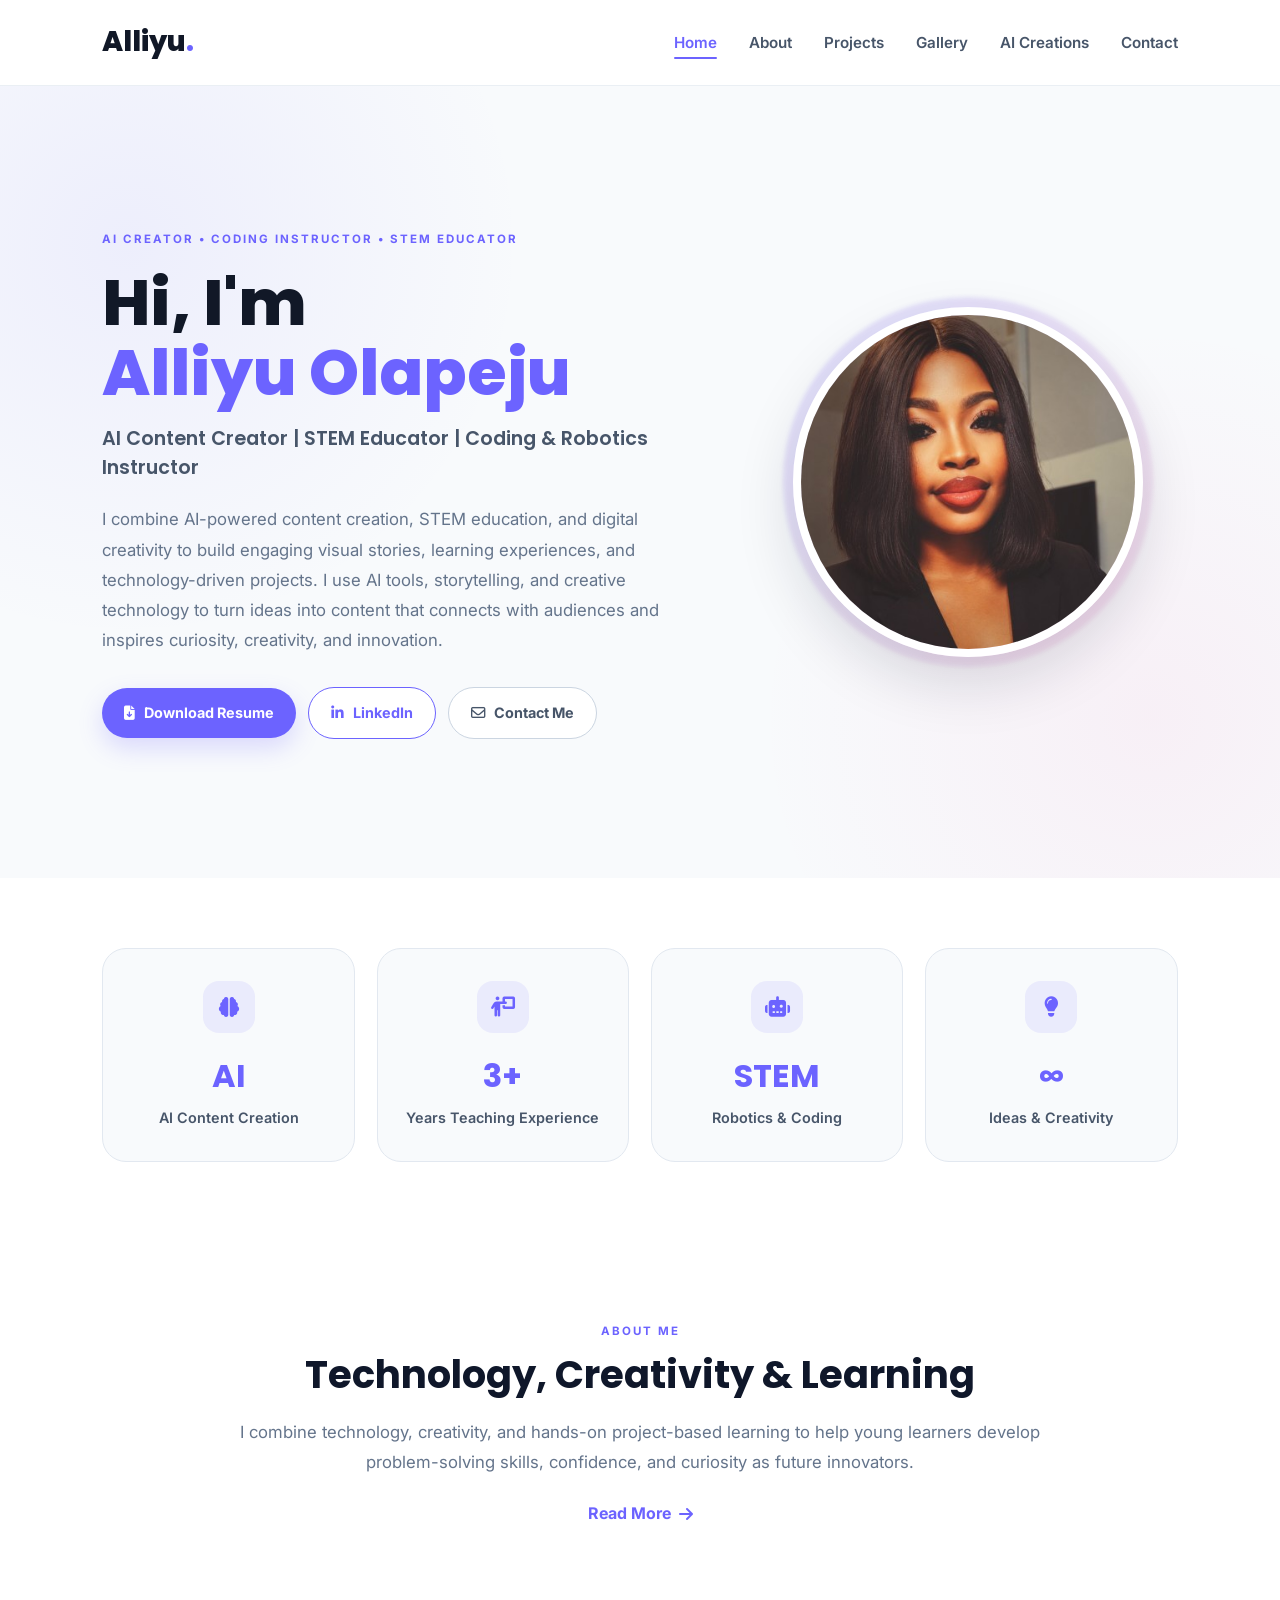
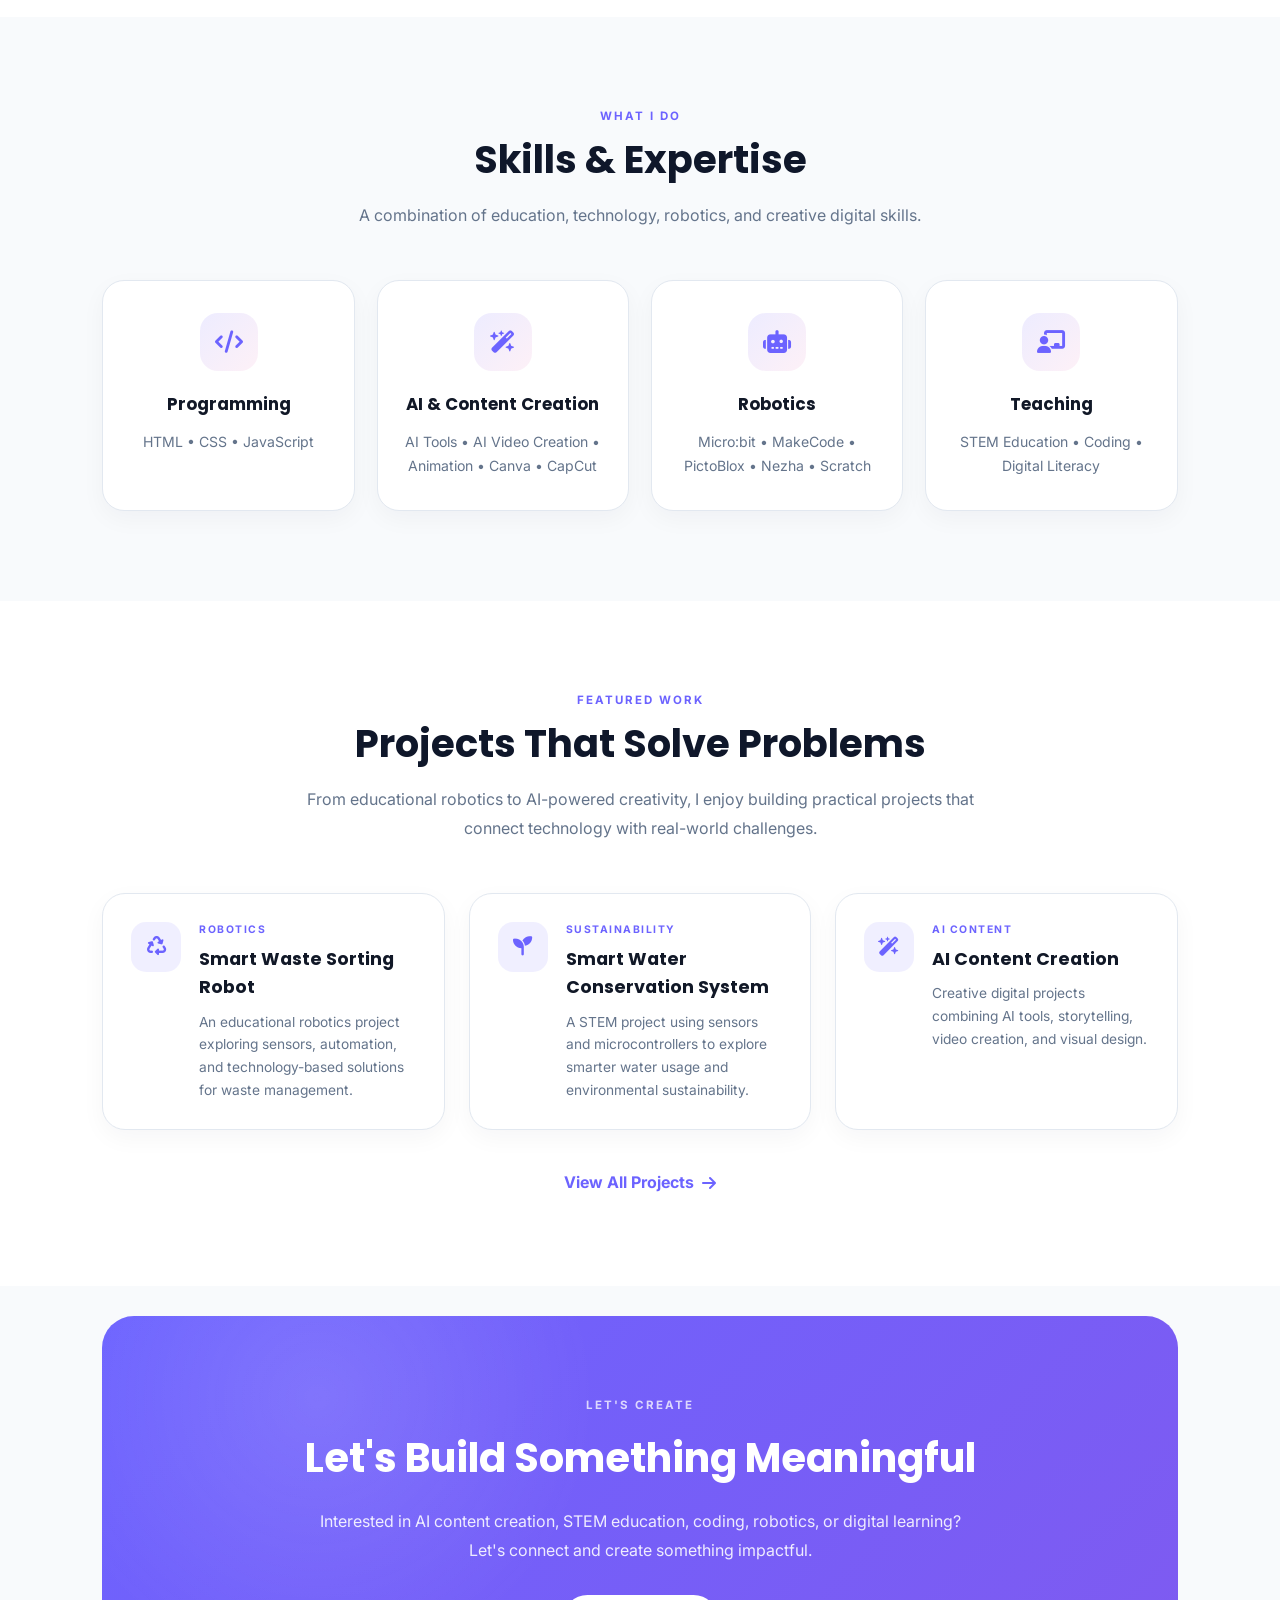
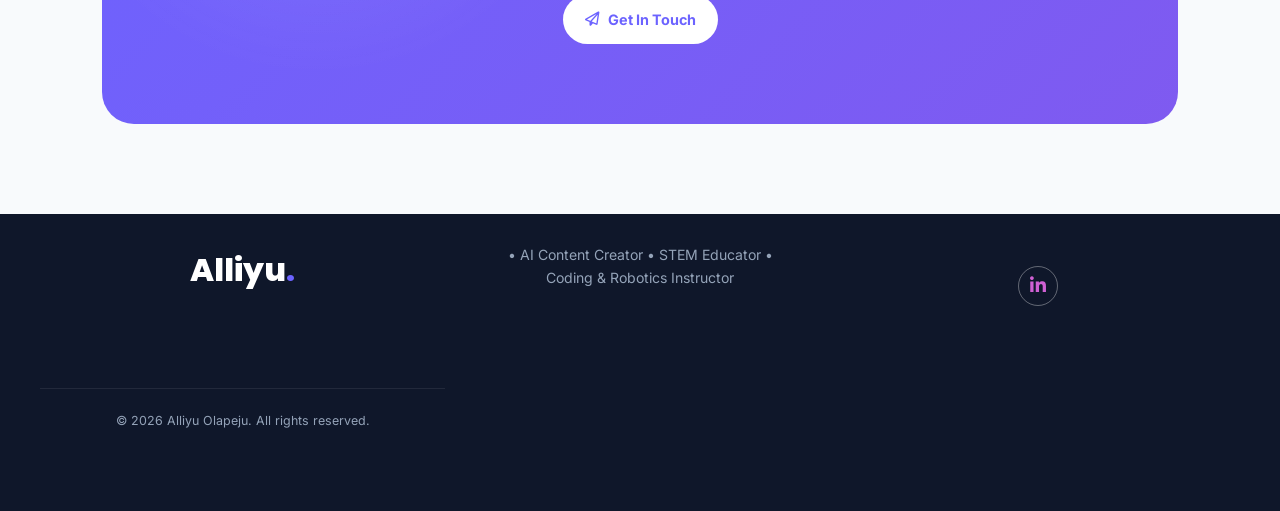
==== index.html @ ae93265b "Update portfolio website" ====
<!DOCTYPE html>
<html lang="en">

<head>

    <meta charset="UTF-8">
    <meta name="viewport" content="width=device-width, initial-scale=1.0">

    <title>
        Alliyu Olapeju | AI Content Creator | STEM Educator | Coding & Robotics Instructor
    </title>

    <!-- FAVICON -->
    <link
        rel="icon"
        type="image/png"
        href="images/new_portlogo.png"
    >

    <!-- Google Fonts -->
    <link rel="preconnect" href="https://fonts.googleapis.com">
    <link rel="preconnect" href="https://fonts.gstatic.com" crossorigin>

    <link
        href="https://fonts.googleapis.com/css2?family=Inter:wght@400;500;600;700&family=Poppins:wght@500;600;700;800&display=swap"
        rel="stylesheet"
    >

    <!-- Font Awesome -->
    <link
        rel="stylesheet"
        href="https://cdnjs.cloudflare.com/ajax/libs/font-awesome/6.7.2/css/all.min.css"
    >

    <!-- CSS -->
    <link rel="stylesheet" href="style.css">
    <link rel="stylesheet" href="responsive.css">
    <link rel="stylesheet" href="animations.css">

</head>


<body>


<!-- =========================
     HEADER / NAVBAR
========================= -->

<header>

    <nav class="navbar">

        <a href="index.html" class="logo">
            Alliyu<span>.</span>
        </a>

        <ul class="nav-links" id="navLinks">

            <li>
                <a href="index.html" class="active">
                    Home
                </a>
            </li>

            <li>
                <a href="about.html">
                    About
                </a>
            </li>

            <li>
                <a href="projects.html">
                    Projects
                </a>
            </li>

            <li>
                <a href="gallery.html">
                    Gallery
                </a>
            </li>

            <li>
                <a href="ai-content.html">
                    AI Creations
                </a>
            </li>

            <li>
                <a href="contact.html">
                    Contact
                </a>
            </li>

        </ul>

        <button class="menu-btn" id="menuBtn" aria-label="Open navigation menu">
            <i class="fa-solid fa-bars"></i>
        </button>

    </nav>

</header>


<main>


<!-- =========================
     HERO SECTION
========================= -->

<section class="hero">

    <div class="hero-text">

        <span class="hero-tag">
            AI CREATOR • CODING INSTRUCTOR • STEM EDUCATOR 
        </span>

        <h1>
            Hi, I'm
            <span>Alliyu Olapeju</span>
        </h1>

        <h2>
            AI Content Creator  |  STEM Educator  |  
            Coding & Robotics Instructor
        </h2>

        <p>
            I combine AI-powered content creation, STEM education,
            and digital creativity to build engaging visual stories,
            learning experiences, and technology-driven projects.
            I use AI tools, storytelling, and creative technology
            to turn ideas into content that connects with audiences
            and inspires curiosity, creativity, and innovation.
        </p>


        <div class="hero-buttons">

            <a
                href="resume/Alliyu-Olapeju-Resume.pdf"
                class="btn primary"
                target="_blank"
            >
                <i class="fa-solid fa-file-arrow-down"></i>
                Download Resume
            </a>

            <a
                href="https://www.linkedin.com/in/olapeju-alliyu-300b7226a/"
                class="btn secondary"
                target="_blank"
                rel="noopener noreferrer"
            >
                <i class="fa-brands fa-linkedin-in"></i>
                LinkedIn
            </a>

            <a
                href="contact.html"
                class="btn outline"
            >
                <i class="fa-regular fa-envelope"></i>
                Contact Me
            </a>

        </div>

    </div>


    <div class="hero-image">

        <div class="hero-image-glow"></div>

        <img
            src="Images/Peju-image.jpg"
            alt="Alliyu Olapeju Khairat STEM Educator"
        >

    </div>

</section>


<!-- =========================
     IMPACT SECTION
========================= -->

<section class="impact-section">

    <div class="impact-card">

        <div class="impact-icon">
            <i class="fa-solid fa-brain"></i>
        </div>

        <h2>
            AI
        </h2>

        <p>
            AI Content Creation
        </p>

    </div>


    <div class="impact-card">

        <div class="impact-icon">
            <i class="fa-solid fa-person-chalkboard"></i>
        </div>

        <h2>
            3+
        </h2>

        <p>
            Years Teaching Experience
        </p>

    </div>


    <div class="impact-card">

        <div class="impact-icon">
            <i class="fa-solid fa-robot"></i>
        </div>

        <h2>
            STEM
        </h2>

        <p>
            Robotics & Coding
        </p>

    </div>


    <div class="impact-card">

        <div class="impact-icon">
            <i class="fa-solid fa-lightbulb"></i>
        </div>

        <h2>
            ∞
        </h2>

        <p>
            Ideas & Creativity
        </p>

    </div>

</section>


<!-- =========================
     ABOUT PREVIEW
========================= -->

<section class="about-preview">

    <span class="section-tag">
        ABOUT ME
    </span>

    <h2>
        Technology, Creativity & Learning
    </h2>

    <p>
        I combine technology, creativity, and hands-on
        project-based learning to help young learners develop
        problem-solving skills, confidence, and curiosity as
        future innovators.
    </p>

    <a
        href="about.html"
        class="read-more"
    >
        Read More
        <i class="fa-solid fa-arrow-right"></i>
    </a>

</section>


<!-- =========================
     SKILLS SECTION
========================= -->

<section class="skills-section">

    <span class="section-tag">
        WHAT I DO
    </span>

    <h2>
        Skills & Expertise
    </h2>

    <p class="section-intro">
        A combination of education, technology, robotics,
        and creative digital skills.
    </p>


    <div class="skill-container">


        <!-- PROGRAMMING -->

        <div class="skill-card">

            <div class="skill-icon">
                <i class="fa-solid fa-code"></i>
            </div>

            <h3>
                Programming
            </h3>

            <p>
                HTML • CSS • JavaScript
            </p>

        </div>


        <!-- AI CONTENT -->

        <div class="skill-card">

            <div class="skill-icon">
                <i class="fa-solid fa-wand-magic-sparkles"></i>
            </div>

            <h3>
                AI & Content Creation
            </h3>

            <p>
                AI Tools • AI Video Creation • Animation • Canva • CapCut
            </p>

        </div>


        <!-- ROBOTICS -->

        <div class="skill-card">

            <div class="skill-icon">
                <i class="fa-solid fa-robot"></i>
            </div>

            <h3>
                Robotics
            </h3>

            <p>
                Micro:bit • MakeCode • PictoBlox • Nezha • Scratch
            </p>

        </div>


        <!-- TEACHING -->

        <div class="skill-card">

            <div class="skill-icon">
                <i class="fa-solid fa-chalkboard-user"></i>
            </div>

            <h3>
                Teaching
            </h3>

            <p>
                STEM Education • Coding • Digital Literacy
            </p>

        </div>


    </div>

</section>


<!-- =========================
     FEATURED PROJECTS
========================= -->

<section class="featured-projects">

    <span class="section-tag">
        FEATURED WORK
    </span>

    <h2>
        Projects That Solve Problems
    </h2>

    <p class="section-intro">
        From educational robotics to AI-powered creativity,
        I enjoy building practical projects that connect
        technology with real-world challenges.
    </p>


    <div class="featured-project-grid">


        <article class="featured-project-card">

            <div class="featured-project-icon">
                <i class="fa-solid fa-recycle"></i>
            </div>

            <div>

                <span class="project-label">
                    ROBOTICS
                </span>

                <h3>
                    Smart Waste Sorting Robot
                </h3>

                <p>
                    An educational robotics project exploring
                    sensors, automation, and technology-based
                    solutions for waste management.
                </p>

            </div>

        </article>


        <article class="featured-project-card">

            <div class="featured-project-icon">
                <i class="fa-solid fa-seedling"></i>
            </div>

            <div>

                <span class="project-label">
                    SUSTAINABILITY
                </span>

                <h3>
                    Smart Water Conservation System
                </h3>

                <p>
                    A STEM project using sensors and
                    microcontrollers to explore smarter
                    water usage and environmental sustainability.
                </p>

            </div>

        </article>


        <article class="featured-project-card">

            <div class="featured-project-icon">
                <i class="fa-solid fa-wand-magic-sparkles"></i>
            </div>

            <div>

                <span class="project-label">
                    AI CONTENT
                </span>

                <h3>
                    AI Content Creation
                </h3>

                <p>
                    Creative digital projects combining AI tools,
                    storytelling, video creation, and visual design.
                </p>

            </div>

        </article>


    </div>


    <a
        href="projects.html"
        class="projects-link"
    >
        View All Projects
        <i class="fa-solid fa-arrow-right"></i>
    </a>

</section>


<!-- =========================
     CALL TO ACTION
========================= -->

<section class="home-cta">

    <div class="home-cta-content">

        <span class="section-tag">
            LET'S CREATE
        </span>

        <h2>
            Let's Build Something Meaningful
        </h2>

        <p>
            Interested in AI content creation, STEM education,
            coding, robotics, or digital learning?
            Let's connect and create something impactful.
        </p>

        <a
            href="contact.html"
            class="btn primary"
        >
            <i class="fa-regular fa-paper-plane"></i>
            Get In Touch
        </a>

    </div>

</section>


</main>


<!-- =========================
     FOOTER
========================= -->

<footer>

    <div class="footer-content">

        <a href="index.html" class="footer-logo">
            Alliyu<span>.</span>
        </a>

        <p>
         • AI Content Creator •    STEM Educator  •
            Coding & Robotics Instructor
        </p>

        <div class="footer-socials">

            <a
                href="https://www.linkedin.com/in/olapeju-alliyu-300b7226a/"
                target="_blank"
                rel="noopener noreferrer"
                aria-label="LinkedIn"
            >
                <i class="fa-brands fa-linkedin-in"></i>
            </a>

        </div>

        <p class="copyright">
            © 2026 Alliyu Olapeju. All rights reserved.
        </p>

    </div>

</footer>


<!-- =========================
     MOBILE MENU SCRIPT
========================= -->

<script>

const menuBtn = document.getElementById("menuBtn");
const navLinks = document.getElementById("navLinks");

menuBtn.addEventListener("click", () => {

    navLinks.classList.toggle("active");

    menuBtn.innerHTML = navLinks.classList.contains("active")
        ? '<i class="fa-solid fa-xmark"></i>'
        : '<i class="fa-solid fa-bars"></i>';

});


document.querySelectorAll(".nav-links a").forEach(link => {

    link.addEventListener("click", () => {

        navLinks.classList.remove("active");

        menuBtn.innerHTML =
            '<i class="fa-solid fa-bars"></i>';

    });

});

</script>


</body>
</html>
---- style.css ----
/* =====================================================
   GLOBAL STYLES
===================================================== */

* {
    margin: 0;
    padding: 0;
    box-sizing: border-box;
}

html {
    scroll-behavior: smooth;
}

body {
    font-family: 'Inter', sans-serif;
    background: #f8fafc;
    color: #1e293b;
    line-height: 1.6;
}

h1,
h2,
h3 {
    font-family: 'Poppins', sans-serif;
}

a {
    text-decoration: none;
    color: inherit;
}

img {
    max-width: 100%;
    display: block;
}

section {
    padding: 90px 8%;
}


/* =====================================================
   NAVBAR
===================================================== */

header {
    position: sticky;
    top: 0;
    z-index: 1000;
}

.navbar {
    display: flex;
    justify-content: space-between;
    align-items: center;

    padding: 20px 8%;

    background: rgba(255, 255, 255, 0.92);

    backdrop-filter: blur(12px);
    -webkit-backdrop-filter: blur(12px);

    border-bottom: 1px solid rgba(226, 232, 240, 0.7);
}

.logo,
.footer-logo {
    font-family: 'Poppins', sans-serif;
    font-size: 28px;
    font-weight: 800;
    color: #111827;
}

.logo span,
.footer-logo span {
    color: #6c63ff;
}

.nav-links {
    display: flex;
    align-items: center;
    gap: 32px;

    list-style: none;
}

.nav-links a {
    position: relative;

    color: #475569;

    font-size: 0.95rem;
    font-weight: 600;

    transition: color 0.3s ease;
}

.nav-links a:hover,
.nav-links a.active {
    color: #6c63ff;
}

.nav-links a::after {
    content: "";

    position: absolute;
    left: 0;
    bottom: -7px;

    width: 0;
    height: 2px;

    border-radius: 10px;

    background: #6c63ff;

    transition: width 0.3s ease;
}

.nav-links a:hover::after,
.nav-links a.active::after {
    width: 100%;
}

.menu-btn {
    display: none;

    border: none;
    background: transparent;

    color: #111827;

    font-size: 25px;

    cursor: pointer;
}


/* =====================================================
   HERO
===================================================== */

.hero {
    min-height: 88vh;

    display: flex;
    align-items: center;
    justify-content: space-between;

    gap: 70px;

    background:
        radial-gradient(
            circle at 10% 20%,
            rgba(108, 99, 255, 0.08),
            transparent 30%
        ),
        radial-gradient(
            circle at 90% 80%,
            rgba(236, 72, 153, 0.06),
            transparent 30%
        ),
        #f8fafc;
}

.hero-text {
    flex: 1;
    max-width: 700px;
}

.hero-tag {
    display: inline-block;

    margin-bottom: 20px;

    color: #6c63ff;

    font-size: 0.72rem;
    font-weight: 700;

    letter-spacing: 2px;
}

.hero-text h1 {
    margin-bottom: 18px;

    color: #111827;

    font-size: clamp(2.8rem, 5vw, 4.5rem);
    line-height: 1.08;

    font-weight: 800;
}

.hero-text h1 span {
    display: block;
    color: #6c63ff;
}

.hero-text h2 {
    margin-bottom: 22px;

    color: #475569;

    font-size: 1.2rem;
    line-height: 1.5;

    font-weight: 600;
}

.hero-text p {
    max-width: 650px;

    margin-bottom: 32px;

    color: #64748b;

    font-size: 1.05rem;
    line-height: 1.8;
}


/* =====================================================
   HERO BUTTONS
===================================================== */

.hero-buttons {
    display: flex;
    flex-wrap: wrap;
    align-items: center;
    gap: 12px;
}

.btn {
    display: inline-flex;
    align-items: center;
    justify-content: center;
    gap: 9px;

    padding: 13px 22px;

    border-radius: 30px;

    font-size: 0.9rem;
    font-weight: 700;

    transition:
        transform 0.3s ease,
        background 0.3s ease,
        color 0.3s ease,
        box-shadow 0.3s ease;
}

.btn:hover {
    transform: translateY(-3px);
}

.btn.primary {
    background: #6c63ff;
    color: #ffffff;

    box-shadow:
        0 10px 25px rgba(108, 99, 255, 0.22);
}

.btn.primary:hover {
    background: #574fe0;
}

.btn.secondary {
    border: 1.5px solid #6c63ff;

    background: #ffffff;
    color: #6c63ff;
}

.btn.secondary:hover {
    background: #6c63ff;
    color: #ffffff;
}

.btn.outline {
    border: 1.5px solid #cbd5e1;

    background: #ffffff;
    color: #475569;
}

.btn.outline:hover {
    border-color: #6c63ff;
    color: #6c63ff;
}


/* =====================================================
   HERO IMAGE
===================================================== */

.hero-image {
    position: relative;

    flex: 0 0 420px;

    display: flex;
    justify-content: center;
    align-items: center;
}

.hero-image-glow {
    position: absolute;

    width: 370px;
    height: 370px;

    border-radius: 50%;

    background:
        linear-gradient(
            135deg,
            rgba(108, 99, 255, 0.18),
            rgba(236, 72, 153, 0.12)
        );

    filter: blur(2px);
}

.hero-image img {
    position: relative;
    z-index: 1;

    width: 350px;
    height: 350px;

    object-fit: cover;

    border-radius: 50%;

    border: 8px solid #ffffff;

    box-shadow:
        0 25px 60px rgba(15, 23, 42, 0.14);
}


/* =====================================================
   SECTION HEADINGS
===================================================== */

.section-tag {
    display: block;

    margin-bottom: 12px;

    color: #6c63ff;

    font-size: 0.72rem;
    font-weight: 700;

    letter-spacing: 2px;
    text-align: center;
}

section > h2 {
    margin-bottom: 18px;

    color: #0f172a;

    font-size: 2.4rem;
    line-height: 1.2;

    text-align: center;
}

.section-intro {
    max-width: 680px;

    margin: 0 auto 50px;

    color: #64748b;

    font-size: 1rem;
    line-height: 1.8;

    text-align: center;
}


/* =====================================================
   IMPACT SECTION
===================================================== */

.impact-section {
    display: grid;

    grid-template-columns: repeat(4, 1fr);

    gap: 22px;

    padding: 70px 8%;

    background: #ffffff;
}

.impact-card {
    padding: 32px 20px;

    border: 1px solid #e2e8f0;

    border-radius: 24px;

    background: #f8fafc;

    text-align: center;

    transition:
        transform 0.3s ease,
        box-shadow 0.3s ease,
        border-color 0.3s ease;
}

.impact-card:hover {
    transform: translateY(-7px);

    border-color: rgba(108, 99, 255, 0.2);

    box-shadow:
        0 18px 40px rgba(15, 23, 42, 0.08);
}

.impact-icon {
    width: 52px;
    height: 52px;

    display: flex;
    align-items: center;
    justify-content: center;

    margin: 0 auto 17px;

    border-radius: 16px;

    background: rgba(108, 99, 255, 0.1);

    color: #6c63ff;

    font-size: 1.25rem;
}

.impact-card h2 {
    margin-bottom: 5px;

    color: #6c63ff;

    font-size: 2rem;
}

.impact-card p {
    color: #475569;

    font-size: 0.9rem;
    font-weight: 600;
}


/* =====================================================
   ABOUT PREVIEW
===================================================== */

.about-preview {
    background: #ffffff;

    text-align: center;
}

.about-preview p {
    max-width: 800px;

    margin: 0 auto;

    color: #64748b;

    font-size: 1.05rem;
    line-height: 1.8;
}

.read-more {
    display: inline-flex;
    align-items: center;
    gap: 8px;

    margin-top: 24px;

    color: #6c63ff;

    font-weight: 700;

    transition:
        gap 0.3s ease,
        color 0.3s ease;
}

.read-more:hover {
    gap: 13px;
    color: #574fe0;
}


/* =====================================================
   SKILLS
===================================================== */

.skills-section {
    background: #f8fafc;
}

.skill-container {
    display: grid;

    grid-template-columns: repeat(4, 1fr);

    gap: 22px;

    max-width: 1200px;

    margin: auto;
}

.skill-card {
    padding: 32px 24px;

    border: 1px solid #e2e8f0;

    border-radius: 22px;

    background: #ffffff;

    text-align: center;

    box-shadow:
        0 8px 25px rgba(15, 23, 42, 0.04);

    transition:
        transform 0.3s ease,
        box-shadow 0.3s ease,
        border-color 0.3s ease;
}

.skill-card:hover {
    transform: translateY(-7px);

    border-color: rgba(108, 99, 255, 0.25);

    box-shadow:
        0 18px 40px rgba(15, 23, 42, 0.08);
}

.skill-icon {
    width: 58px;
    height: 58px;

    display: flex;
    align-items: center;
    justify-content: center;

    margin: 0 auto 20px;

    border-radius: 18px;

    background:
        linear-gradient(
            135deg,
            rgba(108, 99, 255, 0.12),
            rgba(236, 72, 153, 0.08)
        );

    color: #6c63ff;

    font-size: 1.4rem;
}

.skill-card h3 {
    margin-bottom: 12px;

    color: #111827;

    font-size: 1.05rem;
}

.skill-card p {
    color: #64748b;

    font-size: 0.88rem;
    line-height: 1.7;
}


/* =====================================================
   FEATURED PROJECTS
===================================================== */

.featured-projects {
    background: #ffffff;

    text-align: center;
}

.featured-project-grid {
    display: grid;

    grid-template-columns: repeat(3, 1fr);

    gap: 24px;

    max-width: 1150px;

    margin: 0 auto 40px;

    text-align: left;
}

.featured-project-card {
    display: flex;
    align-items: flex-start;
    gap: 18px;

    padding: 28px;

    border: 1px solid #e2e8f0;

    border-radius: 23px;

    background: #ffffff;

    box-shadow:
        0 8px 25px rgba(15, 23, 42, 0.04);

    transition:
        transform 0.3s ease,
        box-shadow 0.3s ease;
}

.featured-project-card:hover {
    transform: translateY(-7px);

    box-shadow:
        0 18px 40px rgba(15, 23, 42, 0.09);
}

.featured-project-icon {
    flex-shrink: 0;

    width: 50px;
    height: 50px;

    display: flex;
    align-items: center;
    justify-content: center;

    border-radius: 15px;

    background: rgba(108, 99, 255, 0.1);

    color: #6c63ff;

    font-size: 1.2rem;
}

.project-label {
    display: block;

    margin-bottom: 7px;

    color: #6c63ff;

    font-size: 0.65rem;
    font-weight: 700;

    letter-spacing: 1.5px;
}

.featured-project-card h3 {
    margin-bottom: 9px;

    color: #111827;

    font-size: 1.1rem;
}

.featured-project-card p {
    color: #64748b;

    font-size: 0.86rem;
    line-height: 1.65;
}

.projects-link {
    display: inline-flex;
    align-items: center;
    gap: 8px;

    color: #6c63ff;

    font-weight: 700;

    transition: gap 0.3s ease;
}

.projects-link:hover {
    gap: 13px;
}


/* =====================================================
   CTA
===================================================== */

.home-cta {
    margin: 30px 8% 90px;

    padding: 80px 10%;

    border-radius: 32px;

    background:
        radial-gradient(
            circle at 20% 20%,
            rgba(255, 255, 255, 0.12),
            transparent 30%
        ),
        linear-gradient(
            135deg,
            #6c63ff,
            #7f5af0
        );

    color: #ffffff;

    text-align: center;
}

.home-cta .section-tag {
    color: rgba(255, 255, 255, 0.75);
}

.home-cta h2 {
    margin-bottom: 17px;

    color: #ffffff;

    font-size: 2.5rem;
}

.home-cta p {
    max-width: 680px;

    margin: 0 auto 30px;

    color: rgba(255, 255, 255, 0.88);

    line-height: 1.8;
}

.home-cta .btn.primary {
    background: #ffffff;
    color: #6c63ff;

    box-shadow: none;
}

.home-cta .btn.primary:hover {
    background: #f8fafc;
}


/* =====================================================
   FOOTER
===================================================== */

footer {
    padding: 55px 8% 30px;

    background: #0f172a;

    color: #ffffff;

    text-align: center;
}

.footer-content {
    max-width: 800px;
    margin: auto;
}

.footer-logo {
    display: inline-block;

    margin-bottom: 12px;

    color: #ffffff;
}

.footer-content > p {
    color: #94a3b8;

    font-size: 0.88rem;
}

.footer-socials {
    display: flex;
    justify-content: center;

    margin: 22px 0;
}

.footer-socials a {
    width: 42px;
    height: 42px;

    display: flex;
    align-items: center;
    justify-content: center;

    border-radius: 50%;

    background: rgba(255, 255, 255, 0.08);

    color: #ffffff;

    transition:
        background 0.3s ease,
        transform 0.3s ease;
}

.footer-socials a:hover {
    background: #6c63ff;
    transform: translateY(-3px);
}

.copyright {
    padding-top: 22px;

    border-top: 1px solid rgba(255, 255, 255, 0.08);

    font-size: 0.78rem !important;
}


/* =====================================================
   TABLET
===================================================== */

@media (max-width: 1000px) {

    .hero {
        gap: 40px;
    }

    .hero-image {
        flex-basis: 350px;
    }

    .hero-image img {
        width: 300px;
        height: 300px;
    }

    .hero-image-glow {
        width: 320px;
        height: 320px;
    }

    .impact-section {
        grid-template-columns: repeat(2, 1fr);
    }

    .skill-container {
        grid-template-columns: repeat(2, 1fr);
    }

    .featured-project-grid {
        grid-template-columns: 1fr;
        max-width: 750px;
    }

}


/* =====================================================
   MOBILE
===================================================== */

@media (max-width: 768px) {

    section {
        padding: 70px 5%;
    }


    /* NAVIGATION */

    .navbar {
        padding: 17px 5%;
    }

    .nav-links {
        position: absolute;

        top: 100%;
        left: 0;
        right: 0;

        display: flex;
        flex-direction: column;
        align-items: flex-start;

        gap: 0;

        padding: 10px 5% 20px;

        background: #ffffff;

        border-bottom: 1px solid #e2e8f0;

        box-shadow:
            0 15px 30px rgba(15, 23, 42, 0.08);

        transform: translateY(-150%);
        opacity: 0;

        pointer-events: none;

        transition:
            transform 0.3s ease,
            opacity 0.3s ease;
    }

    .nav-links.active {
        transform: translateY(0);
        opacity: 1;

        pointer-events: auto;
    }

    .nav-links li {
        width: 100%;
    }

    .nav-links a {
        display: block;

        padding: 14px 0;
    }

    .nav-links a::after {
        display: none;
    }

    .menu-btn {
        display: block;
    }


    /* HERO */

    .hero {
        min-height: auto;

        flex-direction: column;

        padding-top: 70px;
        padding-bottom: 80px;

        text-align: center;
    }

    .hero-text {
        max-width: 100%;
    }

    .hero-tag {
        font-size: 0.65rem;
    }

    .hero-text h1 {
        font-size: 2.7rem;
    }

    .hero-text h1 span {
        display: inline;
    }

    .hero-text h2 {
        font-size: 1.05rem;
    }

    .hero-text p {
        font-size: 0.95rem;
    }

    .hero-buttons {
        justify-content: center;
    }

    .hero-image {
        flex-basis: auto;

        margin-top: 20px;
    }

    .hero-image img {
        width: 280px;
        height: 280px;
    }

    .hero-image-glow {
        width: 300px;
        height: 300px;
    }


    /* HEADINGS */

    section > h2 {
        font-size: 2rem;
    }


    /* IMPACT */

    .impact-section {
        grid-template-columns: repeat(2, 1fr);

        padding: 55px 5%;

        gap: 15px;
    }

    .impact-card {
        padding: 25px 15px;
    }

    .impact-card h2 {
        font-size: 1.7rem;
    }


    /* SKILLS */

    .skill-container {
        grid-template-columns: 1fr;

        max-width: 450px;
    }


    /* PROJECTS */

    .featured-project-grid {
        grid-template-columns: 1fr;
    }

    .featured-project-card {
        padding: 24px;
    }


    /* CTA */

    .home-cta {
        margin: 20px 5% 60px;

        padding: 60px 7%;

        border-radius: 25px;
    }

    .home-cta h2 {
        font-size: 2rem;
    }

}


/* =====================================================
   SMALL PHONES
===================================================== */

@media (max-width: 400px) {

    .hero-text h1 {
        font-size: 2.3rem;
    }

    .hero-text h2 {
        font-size: 0.95rem;
    }

    .hero-buttons {
        flex-direction: column;
        width: 100%;
    }

    .hero-buttons .btn {
        width: 100%;
    }

    .hero-image img {
        width: 240px;
        height: 240px;
    }

    .hero-image-glow {
        width: 260px;
        height: 260px;
    }

    .impact-section {
        grid-template-columns: 1fr 1fr;
    }

    .impact-card p {
        font-size: 0.78rem;
    }

}



/* =====================================================
   CREATIVE GALLERY PAGE
===================================================== */


/* =========================
   GALLERY HERO
========================= */

.creative-gallery-hero {

    position: relative;

    padding: 110px 8% 90px;

    text-align: center;

    background:
        radial-gradient(
            circle at 20% 20%,
            rgba(108, 99, 255, 0.10),
            transparent 35%
        ),
        radial-gradient(
            circle at 80% 30%,
            rgba(236, 72, 153, 0.08),
            transparent 35%
        ),
        #ffffff;

    overflow: hidden;

}


.creative-gallery-content {

    max-width: 800px;

    margin: auto;

}


.gallery-tag {

    display: inline-block;

    margin-bottom: 18px;

    color: #6c63ff;

    font-size: 0.75rem;

    font-weight: 700;

    letter-spacing: 2px;

}


.creative-gallery-content h1 {

    font-size: clamp(3rem, 6vw, 5rem);

    line-height: 1.05;

    margin-bottom: 25px;

    color: #111827;

    font-weight: 800;

}


.creative-gallery-content h1::after {

    content: "";

    display: block;

    width: 70px;

    height: 4px;

    margin: 25px auto 0;

    border-radius: 10px;

    background: linear-gradient(
        90deg,
        #6c63ff,
        #ec4899
    );

}


.creative-gallery-content p {

    max-width: 720px;

    margin: auto;

    color: #64748b;

    font-size: 1.08rem;

    line-height: 1.8;

}


/* =========================
   GALLERY SECTIONS
========================= */

.creative-gallery-section {

    padding: 100px 8%;

    background: #f8fafc;

}


.gallery-light {

    background: #ffffff;

}


/* =========================
   SECTION HEADING
========================= */

.gallery-section-heading {

    max-width: 750px;

    margin-bottom: 50px;

}


.gallery-section-heading span {

    display: inline-block;

    margin-bottom: 12px;

    color: #6c63ff;

    font-size: 0.72rem;

    font-weight: 700;

    letter-spacing: 2px;

}


.gallery-section-heading h2 {

    text-align: left;

    margin-bottom: 15px;

    color: #111827;

    font-size: 2.5rem;

    line-height: 1.2;

}


.gallery-section-heading p {

    max-width: 650px;

    color: #64748b;

    font-size: 1rem;

    line-height: 1.7;

}


/* =========================
   GALLERY GRID
========================= */

.creative-gallery-grid {

    display: grid;

    grid-template-columns: repeat(2, 1fr);

    gap: 25px;

    max-width: 1150px;

    margin: auto;

}


.project-gallery-grid {

    max-width: 950px;

}


.stem-gallery-grid {

    grid-template-columns: repeat(3, 1fr);

}


/* =========================
   GALLERY CARD
========================= */

.creative-gallery-card {

    position: relative;

    min-height: 350px;

    overflow: hidden;

    border-radius: 25px;

    background: #ffffff;

    box-shadow:
        0 12px 35px rgba(15, 23, 42, 0.07);

    cursor: pointer;

    transition:
        transform 0.4s ease,
        box-shadow 0.4s ease;

}


.creative-gallery-card.large {

    grid-row: span 2;

    min-height: 500px;

}


.creative-gallery-card:hover {

    transform: translateY(-8px);

    box-shadow:
        0 25px 55px rgba(15, 23, 42, 0.13);

}


/* =========================
   GALLERY IMAGE
========================= */

.creative-gallery-card img {

    width: 100%;

    height: 100%;

    min-height: 350px;

    object-fit: cover;

    display: block;

    transition:
        transform 0.6s ease;

}


.creative-gallery-card.large img {

    min-height: 500px;

}


.creative-gallery-card:hover img {

    transform: scale(1.06);

}


/* =========================
   IMAGE OVERLAY
========================= */

.creative-gallery-overlay {

    position: absolute;

    left: 0;

    right: 0;

    bottom: 0;

    padding: 30px 25px;

    color: #ffffff;

    background:
        linear-gradient(
            to top,
            rgba(15, 23, 42, 0.92),
            rgba(15, 23, 42, 0.65),
            transparent
        );

    transform: translateY(5px);

    transition:
        transform 0.4s ease;

}


.creative-gallery-card:hover
.creative-gallery-overlay {

    transform: translateY(0);

}


.creative-gallery-overlay span {

    display: inline-block;

    margin-bottom: 8px;

    color: #c4b5fd;

    font-size: 0.68rem;

    font-weight: 700;

    letter-spacing: 1.5px;

}


.creative-gallery-overlay h3 {

    margin-bottom: 8px;

    color: #ffffff;

    font-size: 1.35rem;

}


.creative-gallery-overlay p {

    margin: 0;

    max-width: 500px;

    color: rgba(255, 255, 255, 0.85);

    font-size: 0.88rem;

    line-height: 1.6;

}


/* =========================
   CREATIVE PROCESS
========================= */

.process-gallery {

    display: grid;

    grid-template-columns: repeat(4, 1fr);

    gap: 20px;

    max-width: 1100px;

    margin: auto;

}


.process-card {

    position: relative;

    padding: 30px;

    border: 1px solid #e2e8f0;

    border-radius: 22px;

    background: #ffffff;

    transition:
        transform 0.3s ease,
        box-shadow 0.3s ease,
        border-color 0.3s ease;

}


.process-card:hover {

    transform: translateY(-7px);

    border-color: rgba(108, 99, 255, 0.3);

    box-shadow:
        0 20px 40px rgba(15, 23, 42, 0.08);

}


.process-number {

    margin-bottom: 25px;

    color: #6c63ff;

    font-family: 'Poppins', sans-serif;

    font-size: 1.7rem;

    font-weight: 800;

}


.process-card h3 {

    margin-bottom: 10px;

    color: #111827;

    font-size: 1.2rem;

}


.process-card p {

    margin: 0;

    color: #64748b;

    font-size: 0.9rem;

    line-height: 1.7;

}

/* =========================
   GALLERY PROJECT BUTTON
========================= */

.gallery-project-btn {
    display: inline-flex;
    align-items: center;
    gap: 8px;

    margin-top: 10px;
    padding: 10px 18px;

    border-radius: 30px;

    background: #ffffff;
    color: #6c63ff;

    font-size: 0.85rem;
    font-weight: 700;

    text-decoration: none;

    transition: all 0.3s ease;
}

.gallery-project-btn:hover {
    background: #6c63ff;
    color: #ffffff;

    transform: translateY(-3px);

    box-shadow: 0 8px 20px rgba(0, 0, 0, 0.15);
}

/* =========================
   GALLERY CTA
========================= */

.gallery-cta {

    margin: 70px 8% 90px;

    padding: 80px 10%;

    border-radius: 35px;

    text-align: center;

    color: #ffffff;

    background:
        radial-gradient(
            circle at 20% 20%,
            rgba(255, 255, 255, 0.12),
            transparent 30%
        ),
        linear-gradient(
            135deg,
            #6c63ff,
            #7f5af0
        );

}


.gallery-cta span {

    display: inline-block;

    margin-bottom: 15px;

    color: rgba(255, 255, 255, 0.8);

    font-size: 0.72rem;

    font-weight: 700;

    letter-spacing: 2px;

}


.gallery-cta h2 {

    margin-bottom: 15px;

    color: #ffffff;

    font-size: 2.5rem;

    line-height: 1.2;

}


.gallery-cta p {

    max-width: 650px;

    margin: 0 auto 30px;

    color: rgba(255, 255, 255, 0.88);

    line-height: 1.8;

}


.gallery-cta .primary {

    background: #ffffff;

    color: #6c63ff;

}


.gallery-cta .primary:hover {

    background: #f8fafc;

    transform: translateY(-3px);

}

/* =====================================================
   WEB & DIGITAL PROJECTS
===================================================== */

.web-gallery-section .creative-gallery-grid {
    align-items: stretch;
}


/* Project Card */

.web-project-card {
    overflow: hidden;
    display: flex;
    flex-direction: column;
}


/* Consistent Image Frame */

.web-project-image {
    width: 100%;
    height: 320px;
    overflow: hidden;
    position: relative;
}


/* Project Images */

.web-project-image img {
    width: 100%;
    height: 100%;
    display: block;
    object-fit: cover;
    object-position: top center;
    transition: transform 0.5s ease;
}


/* Slight zoom on hover */

.web-project-card:hover .web-project-image img {
    transform: scale(1.03);
}


/* Portfolio Screenshot */

.portfolio-card .web-project-image img {
    object-position: top center;
}


/* Project Content */

.web-project-card .creative-gallery-overlay {
    flex: 1;
}


/* Live Project Button */

.gallery-project-btn {
    display: inline-flex;
    align-items: center;
    gap: 6px;

    margin-top: 15px;

    text-decoration: none;

    font-weight: 600;

    transition:
        transform 0.3s ease,
        opacity 0.3s ease;
}


.gallery-project-btn:hover {
    transform: translateX(4px);
    opacity: 0.85;
}


/* =====================================================
   GALLERY TABLET
===================================================== */

@media (max-width: 1000px) {

    .creative-gallery-hero {

        padding: 90px 6% 75px;

    }


    .creative-gallery-section {

        padding: 80px 6%;

    }


    .creative-gallery-grid {

        grid-template-columns: repeat(2, 1fr);

    }


    .stem-gallery-grid {

        grid-template-columns: repeat(2, 1fr);

    }


    .process-gallery {

        grid-template-columns: repeat(2, 1fr);

    }


    .creative-gallery-card.large {

        grid-row: span 1;

    }


    .creative-gallery-card.large img {

        min-height: 350px;

    }

}


/* =====================================================
   GALLERY MOBILE
===================================================== */

@media (max-width: 768px) {

    .creative-gallery-hero {

        padding: 75px 5% 60px;

    }


    .creative-gallery-content h1 {

        font-size: 2.5rem;

    }


    .creative-gallery-content p {

        font-size: 1rem;

    }


    .creative-gallery-section {

        padding: 65px 5%;

    }


    .gallery-section-heading {

        margin-bottom: 35px;

    }


    .gallery-section-heading h2 {

        font-size: 2rem;

    }


    .gallery-section-heading p {

        font-size: 0.95rem;

    }


    .creative-gallery-grid {

        grid-template-columns: 1fr;

        gap: 20px;

    }


    .stem-gallery-grid {

        grid-template-columns: 1fr;

    }


    .creative-gallery-card {

        min-height: 320px;

        border-radius: 20px;

    }


    .creative-gallery-card.large {

        min-height: 380px;

    }


    .creative-gallery-card img,

    .creative-gallery-card.large img {

        min-height: 320px;

    }


    .creative-gallery-card.large img {

        min-height: 380px;

    }


    .creative-gallery-overlay {

        padding: 25px 20px;

    }


    .creative-gallery-overlay h3 {

        font-size: 1.2rem;

    }


    .creative-gallery-overlay p {

        font-size: 0.82rem;

    }


    .process-gallery {

        grid-template-columns: 1fr;

        gap: 15px;

    }


    .process-card {

        padding: 25px;

    }


    .gallery-cta {

        margin: 40px 5% 60px;

        padding: 60px 7%;

        border-radius: 25px;

    }


    .gallery-cta h2 {

        font-size: 2rem;

    }


    .gallery-cta p {

        font-size: 0.95rem;

    }

}


/* =====================================================
   GALLERY SMALL PHONES
===================================================== */

@media (max-width: 400px) {

    .creative-gallery-content h1 {

        font-size: 2.2rem;

    }


    .gallery-section-heading h2 {

        font-size: 1.8rem;

    }


    .creative-gallery-card {

        min-height: 280px;

    }


    .creative-gallery-card img,

    .creative-gallery-card.large img {

        min-height: 280px;

    }


    .creative-gallery-overlay {

        padding: 20px 17px;

    }


    .creative-gallery-overlay h3 {

        font-size: 1.1rem;

    }


    .creative-gallery-overlay p {

        font-size: 0.78rem;

    }


    .gallery-cta {

        padding: 50px 6%;

    }


    .gallery-cta h2 {

        font-size: 1.8rem;

    }

}
/* =========================
   CERTIFICATES
========================= */

.certificate-container {
    display: flex;
    justify-content: center;
    gap: 25px;
    flex-wrap: wrap;
}

.certificate-card {
    background: white;
    padding: 25px 35px;
    border-radius: 15px;
    box-shadow: 0 10px 20px rgba(0, 0, 0, 0.05);
}
.certificate-icon {
    width: 50px;
    height: 50px;

    display: flex;
    align-items: center;
    justify-content: center;

    flex-shrink: 0;

    border-radius: 14px;

    background: linear-gradient(
        135deg,
        rgba(108, 99, 255, 0.12),
        rgba(236, 72, 153, 0.10)
    );

    color: #7c3aed;

    font-size: 1.25rem;

    transition: all 0.3s ease;
}

.certificate-card:hover .certificate-icon {
    transform: translateY(-3px) rotate(-3deg);

    background: linear-gradient(
        135deg,
        #7c3aed,
        #ec4899
    );

    color: white;

    box-shadow:
        0 8px 20px rgba(124, 58, 237, 0.25);
}


/* =========================
   CTA
========================= */

.cta {
    background: #6c63ff;
    color: white;
    text-align: center;
}

.cta h2 {
    color: white;
}

.cta .primary {
    background: white;
    color: #6c63ff;
}


/* =========================
   FOOTER
========================= */

footer {
    padding: 30px;
    text-align: center;
    background: #0f172a;
    color: white;
}


/* =====================================================
   ABOUT PAGE — CREATIVE / AI PORTFOLIO
===================================================== */


/* =========================
   ABOUT HERO
========================= */

.about-hero {
    display: flex;
    align-items: center;
    justify-content: space-between;
    gap: 80px;
    padding: 100px 8% 90px;

    background:
        radial-gradient(
            circle at 80% 20%,
            rgba(108, 99, 255, 0.1),
            transparent 35%
        ),
        white;

    overflow: hidden;
}


/* =========================
   ABOUT TEXT
========================= */

.about-text {
    flex: 1;
    max-width: 650px;
}

.about-label {
    display: inline-block;
    font-size: 0.78rem;
    font-weight: 700;
    letter-spacing: 2px;
    color: #6c63ff;
    margin-bottom: 18px;
}

.about-text h1 {
    font-size: clamp(2.8rem, 5vw, 4.5rem);
    line-height: 1.05;
    color: #111827;
    margin-bottom: 28px;
    font-weight: 800;
}

.about-text h1 span {
    display: block;

    background: linear-gradient(
        90deg,
        #6c63ff,
        #8b5cf6,
        #ec4899
    );

    -webkit-background-clip: text;
    -webkit-text-fill-color: transparent;
    background-clip: text;
}

.about-text p {
    font-size: 1.05rem;
    line-height: 1.8;
    color: #475569;
    margin-bottom: 18px;
}

.about-intro {
    font-size: 1.18rem !important;
    color: #334155 !important;
}

.about-intro strong {
    color: #111827;
}


/* =========================
   ABOUT BUTTONS
========================= */

.about-buttons {
    display: flex;
    gap: 15px;
    margin-top: 30px;
}

.about-btn {
    display: inline-flex;
    align-items: center;
    justify-content: center;
    padding: 13px 25px;
    border-radius: 12px;
    font-weight: 600;
    text-decoration: none;

    transition:
        transform 0.3s ease,
        box-shadow 0.3s ease,
        background 0.3s ease;
}

.primary-btn {
    background: #6c63ff;
    color: white;
    box-shadow: 0 10px 25px rgba(108, 99, 255, 0.25);
}

.primary-btn:hover {
    transform: translateY(-3px);
    box-shadow: 0 15px 30px rgba(108, 99, 255, 0.35);
}

.secondary-btn {
    background: white;
    color: #6c63ff;
    border: 1px solid #e2e8f0;
}

.secondary-btn:hover {
    transform: translateY(-3px);
    border-color: #6c63ff;
}


/* =========================
   ABOUT IMAGE
========================= */

.about-image {
    flex: 1;
    display: flex;
    justify-content: center;
    align-items: center;
    position: relative;
}

.about-image img {
    width: 360px;
    height: 360px;
    object-fit: cover;
    border-radius: 35px;
    position: relative;
    z-index: 2;

    box-shadow:
        0 30px 70px rgba(15, 23, 42, 0.16);

    transition: transform 0.4s ease;
}

.about-image:hover img {
    transform: translateY(-8px) rotate(1deg);
}


/* Decorative glow */

.image-glow {
    position: absolute;
    width: 390px;
    height: 390px;
    border-radius: 40px;

    background:
        linear-gradient(
            135deg,
            rgba(108, 99, 255, 0.25),
            rgba(236, 72, 153, 0.15)
        );

    filter: blur(20px);
    z-index: 1;
}


/* Image label */

.image-tag {
    position: absolute;
    bottom: 15px;
    right: 5px;
    z-index: 3;

    background: rgba(255, 255, 255, 0.95);

    padding: 10px 16px;
    border-radius: 30px;

    font-size: 0.8rem;
    font-weight: 600;
    color: #6c63ff;

    box-shadow:
        0 10px 30px rgba(15, 23, 42, 0.12);
}


/* =========================
   ABOUT SECTION HEADINGS
========================= */

.about-hero + .creative-section .section-heading,
.creative-section .section-heading,
.experience-section .section-heading,
.tools-section .section-heading,
.education .section-heading {
    max-width: 700px;
    margin-bottom: 50px;
}

.section-heading {
    max-width: 700px;
    margin-bottom: 50px;
}

.section-heading > span {
    display: inline-block;
    font-size: 0.75rem;
    font-weight: 700;
    letter-spacing: 2px;
    color: #6c63ff;
    margin-bottom: 12px;
}

.section-heading h2 {
    font-size: 2.5rem;
    color: #111827;
    margin-bottom: 15px;
    text-align: left;
}

.section-heading p {
    color: #64748b;
    line-height: 1.7;
}


/* =========================
   CREATIVE SECTION
========================= */

.creative-section {
    padding: 100px 8%;
    background: #f8fafc;
}

.creative-grid {
    display: grid;
    grid-template-columns: repeat(2, 1fr);
    gap: 22px;
}

.skill-card h3 i {
    color: #6c63ff;
    margin-right: 10px;
    font-size: 1.1rem;
}

.skill-card:hover h3 i {
    color: #ec4899;
    transform: scale(1.1);
    transition: 0.3s ease;
}

.skill-card:hover {
    transform: translateY(-7px);
    border-color: rgba(108, 99, 255, 0.3);

    box-shadow:
        0 20px 45px rgba(15, 23, 42, 0.08);
}

.card-icon {
    width: 48px;
    height: 48px;

    display: flex;
    align-items: center;
    justify-content: center;

    border-radius: 14px;

    background: rgba(108, 99, 255, 0.1);
    color: #6c63ff;

    font-size: 1.3rem;
    font-weight: 700;

    margin-bottom: 20px;
}

.creative-card h3 {
    font-size: 1.3rem;
    color: #111827;
    margin-bottom: 12px;
}

.creative-card p {
    color: #64748b;
    line-height: 1.7;
    margin-bottom: 20px;
}


/* =========================
   CARD TAGS
========================= */

.card-tags {
    display: flex;
    flex-wrap: wrap;
    gap: 8px;
}

.card-tags span {
    padding: 6px 10px;
    border-radius: 20px;

    background: #f1f5f9;
    color: #475569;

    font-size: 0.72rem;
    font-weight: 600;
}


/* =========================
   ABOUT EXPERIENCE
========================= */

.experience-section {
    padding: 100px 8%;
    background: white;
}

.experience-grid {
    display: grid;
    grid-template-columns: repeat(3, 1fr);
    gap: 22px;
}


/*
   Overrides the generic .experience-card
   used elsewhere in the portfolio.
*/

.experience-section .experience-card {
    max-width: none;
    margin: 0;

    display: flex;
    gap: 20px;

    padding: 30px;

    border-radius: 22px;

    background: #f8fafc;
    border: 1px solid #e2e8f0;
    box-shadow: none;

    transition:
        transform 0.3s ease,
        box-shadow 0.3s ease;
}

.experience-section .experience-card:hover {
    transform: translateY(-5px);

    box-shadow:
        0 18px 40px rgba(15, 23, 42, 0.07);
}

.experience-number {
    font-size: 1.8rem;
    font-weight: 800;
    color: #6c63ff;
}

.experience-type {
    font-size: 0.7rem;
    letter-spacing: 1.5px;
    font-weight: 700;
    color: #94a3b8;
}

.experience-card h3 {
    margin: 7px 0 10px;
    color: #111827;
}

.experience-card p {
    color: #64748b;
    line-height: 1.7;
    font-size: 0.92rem;
}


/* =========================
   TOOLKIT
========================= */

.tools-section {
    padding: 100px 8%;
    background: #f8fafc;
}

.tools-list {
    display: flex;
    flex-wrap: wrap;
    gap: 12px;
}

.tools-list span {
    padding: 11px 17px;
    border-radius: 30px;

    background: white;
    border: 1px solid #e2e8f0;

    color: #475569;

    font-size: 0.85rem;
    font-weight: 600;

    transition:
        transform 0.3s ease,
        border-color 0.3s ease,
        color 0.3s ease;
}

.tools-list span:hover {
    transform: translateY(-3px);
    border-color: #6c63ff;
    color: #6c63ff;
}


/* =========================
   ABOUT EDUCATION
========================= */

.education {
    padding: 100px 8%;
    background: white;
}

.education .certificate-container {
    display: grid;
    grid-template-columns: repeat(3, 1fr);
    gap: 20px;
}

.education .certificate-card {
    display: flex;
    align-items: center;
    gap: 18px;

    padding: 25px;

    border-radius: 20px;

    background: #f8fafc;
    border: 1px solid #e2e8f0;

    box-shadow: none;
}

.certificate-icon {
    font-size: 1.8rem;
}

.certificate-card h3 {
    font-size: 0.95rem;
    color: #111827;
    margin-bottom: 5px;
}

.certificate-card p {
    color: #64748b;
    font-size: 0.8rem;
}


/* =========================
   CREATIVE PHILOSOPHY
========================= */

.philosophy {
    margin: 40px 8% 90px;
    padding: 80px 10%;

    border-radius: 30px;

    text-align: center;

    background:
        linear-gradient(
            135deg,
            #f5f3ff,
            #faf5ff
        );
}

.philosophy-content {
    max-width: 800px;
    margin: auto;
}

.philosophy-content > span {
    font-size: 0.75rem;
    letter-spacing: 2px;
    font-weight: 700;
    color: #6c63ff;
}

.philosophy h2 {
    font-size: 2.4rem;
    line-height: 1.35;

    color: #111827;

    margin: 20px 0;
}

.philosophy p {
    color: #64748b;
    line-height: 1.8;
}


/* =====================================================
   PROJECTS PAGE
   Alliyu Olapeju Portfolio
===================================================== */


/* =====================================================
   PAGE HEADER
===================================================== */

.page-header {
    padding: 120px 8% 90px;
    text-align: center;

    background:
        radial-gradient(
            circle at 20% 20%,
            rgba(108, 99, 255, 0.10),
            transparent 35%
        ),
        radial-gradient(
            circle at 80% 30%,
            rgba(236, 72, 153, 0.08),
            transparent 35%
        ),
        #ffffff;

    overflow: hidden;
}

.page-header .section-tag {
    display: inline-block;

    margin-bottom: 18px;

    color: #6c63ff;

    font-size: 0.75rem;
    font-weight: 700;

    letter-spacing: 2px;
}

.page-header h1 {
    margin-bottom: 25px;

    color: #111827;

    font-family: 'Poppins', sans-serif;
    font-size: clamp(3rem, 6vw, 5rem);
    font-weight: 800;

    line-height: 1.05;
}

.page-header h1::after {
    content: "";

    display: block;

    width: 70px;
    height: 4px;

    margin: 25px auto 0;

    border-radius: 10px;

    background: linear-gradient(
        90deg,
        #6c63ff,
        #ec4899
    );
}

.page-header p {
    max-width: 750px;

    margin: 0 auto;

    color: #64748b;

    font-size: 1.08rem;
    line-height: 1.8;
}


/* =====================================================
   PROJECTS SECTION
===================================================== */

.projects-section {
    padding: 100px 8%;

    background: #f8fafc;
}


/* =====================================================
   PROJECT GRID
===================================================== */

.project-grid {
    display: grid;

    grid-template-columns: repeat(2, 1fr);

    gap: 30px;

    max-width: 1100px;

    margin: 0 auto;
}


/* =====================================================
   PROJECT CARD
===================================================== */

.project-box {
    position: relative;

    padding: 40px;

    border: 1px solid #e2e8f0;

    border-radius: 25px;

    background: #ffffff;

    box-shadow:
        0 12px 35px rgba(15, 23, 42, 0.06);

    transition:
        transform 0.35s ease,
        box-shadow 0.35s ease,
        border-color 0.35s ease;
}

.project-box:hover {
    transform: translateY(-8px);

    border-color: rgba(108, 99, 255, 0.25);

    box-shadow:
        0 22px 50px rgba(15, 23, 42, 0.11);
}


/* =====================================================
   PROJECT ICON
===================================================== */

.project-icon {
    display: flex;

    align-items: center;
    justify-content: center;

    width: 58px;
    height: 58px;

    margin-bottom: 25px;

    border-radius: 16px;

    color: #6c63ff;

    background:
        linear-gradient(
            135deg,
            rgba(108, 99, 255, 0.12),
            rgba(236, 72, 153, 0.10)
        );

    font-size: 1.35rem;

    transition:
        transform 0.3s ease,
        background 0.3s ease;
}

.project-box:hover .project-icon {
    transform: translateY(-3px) rotate(-3deg);

    background:
        linear-gradient(
            135deg,
            rgba(108, 99, 255, 0.18),
            rgba(236, 72, 153, 0.15)
        );
}


/* =====================================================
   PROJECT TITLE
===================================================== */

.project-box h2 {
    margin-bottom: 15px;

    color: #111827;

    font-family: 'Poppins', sans-serif;

    font-size: 1.45rem;
    font-weight: 700;

    line-height: 1.3;
}


/* =====================================================
   PROJECT DESCRIPTION
===================================================== */

.project-box > p {
    margin-bottom: 25px;

    color: #64748b;

    font-size: 0.95rem;

    line-height: 1.75;
}


/* =====================================================
   SKILLS TITLE
===================================================== */

.project-box h3 {
    margin-bottom: 12px;

    color: #334155;

    font-family: 'Poppins', sans-serif;

    font-size: 0.85rem;
    font-weight: 700;

    letter-spacing: 0.3px;
}


/* =====================================================
   SKILLS LIST
===================================================== */

.project-box ul {
    display: flex;

    flex-wrap: wrap;

    gap: 8px;

    padding: 0;

    margin: 0;

    list-style: none;
}

.project-box li {
    padding: 7px 12px;

    border-radius: 20px;

    color: #6c63ff;

    background: #f1f0ff;

    font-size: 0.75rem;
    font-weight: 600;

    transition:
        transform 0.25s ease,
        background 0.25s ease;
}

.project-box li:hover {
    transform: translateY(-2px);

    background: #e7e5ff;
}


/* =====================================================
   PROJECTS CTA
===================================================== */

.projects-cta {
    max-width: 1100px;

    margin: 80px auto 0;

    padding: 75px 10%;

    border-radius: 32px;

    text-align: center;

    color: #ffffff;

    background:
        radial-gradient(
            circle at 20% 20%,
            rgba(255, 255, 255, 0.12),
            transparent 30%
        ),
        linear-gradient(
            135deg,
            #6c63ff,
            #7f5af0
        );

    box-shadow:
        0 20px 50px rgba(108, 99, 255, 0.15);
}

.projects-cta h2 {
    margin-bottom: 15px;

    color: #ffffff;

    font-family: 'Poppins', sans-serif;

    font-size: 2.5rem;
    font-weight: 700;

    line-height: 1.2;
}

.projects-cta p {
    max-width: 650px;

    margin: 0 auto 30px;

    color: rgba(255, 255, 255, 0.88);

    font-size: 1rem;

    line-height: 1.8;
}


/* =====================================================
   CTA BUTTON
===================================================== */

.projects-cta .btn.primary {
    display: inline-flex;

    align-items: center;
    justify-content: center;

    gap: 8px;

    padding: 13px 25px;

    border-radius: 30px;

    background: #ffffff;

    color: #6c63ff;

    font-weight: 700;

    text-decoration: none;

    transition:
        transform 0.3s ease,
        box-shadow 0.3s ease,
        background 0.3s ease;
}

.projects-cta .btn.primary:hover {
    transform: translateY(-3px);

    background: #f8fafc;

    box-shadow:
        0 10px 25px rgba(0, 0, 0, 0.15);
}


/* =====================================================
   TABLET
===================================================== */

@media (max-width: 1000px) {

    .page-header {
        padding: 95px 6% 75px;
    }

    .projects-section {
        padding: 80px 6%;
    }

    .project-grid {
        grid-template-columns: repeat(2, 1fr);

        gap: 25px;
    }

    .project-box {
        padding: 32px;
    }

    .projects-cta {
        padding: 65px 8%;
    }
}

/* =====================================================
   SITE FOOTER
===================================================== */

.site-footer {
    background: #0f172a;
    color: #ffffff;
    padding: 70px 8% 25px;
}


/* =========================
   FOOTER CONTENT
========================= */

.footer-content {
    max-width: 1200px;
    margin: auto;

    display: grid;
    grid-template-columns: 1.5fr 1fr 1.5fr;
    gap: 60px;

    padding-bottom: 50px;
}


/* =========================
   FOOTER BRAND
========================= */

.footer-logo {
    display: inline-block;

    margin-bottom: 15px;

    color: #ffffff;

    font-family: 'Poppins', sans-serif;
    font-size: 2rem;
    font-weight: 800;
}

.footer-logo span {
    color: #6c63ff;
}

.footer-brand p {
    max-width: 320px;

    margin: 0;

    color: #94a3b8;

    font-size: 0.9rem;
    line-height: 1.7;
}


/* =========================
   FOOTER HEADINGS
========================= */

.footer-links h3,
.footer-connect h3 {
    margin-bottom: 20px;

    color: #ffffff;

    font-family: 'Poppins', sans-serif;
    font-size: 1rem;
}


/* =========================
   FOOTER LINKS
========================= */

.footer-links {
    display: flex;
    flex-direction: column;
    gap: 10px;
}

.footer-links a {
    width: fit-content;

    color: #94a3b8;

    font-size: 0.9rem;

    transition: 0.3s ease;
}

.footer-links a:hover {
    color: #a78bfa;
    transform: translateX(4px);
}


/* =========================
   FOOTER CONNECT
========================= */

.footer-connect p {
    max-width: 350px;

    margin-bottom: 20px;

    color: #94a3b8;

    font-size: 0.9rem;
    line-height: 1.7;
}


/* =========================
   FOOTER BUTTON
========================= */

.footer-contact-btn {
    display: inline-flex;
    align-items: center;
    gap: 8px;

    padding: 11px 20px;

    border-radius: 30px;

    background: #6c63ff;
    color: #ffffff;

    font-size: 0.85rem;
    font-weight: 600;

    transition: 0.3s ease;
}

.footer-contact-btn:hover {
    background: #7c73ff;

    transform: translateY(-3px);

    box-shadow:
        0 8px 20px rgba(108, 99, 255, 0.3);
}


/* =========================
   FOOTER BOTTOM
========================= */

.footer-bottom {
    max-width: 1200px;

    margin: auto;
    padding-top: 25px;

    border-top: 1px solid rgba(255, 255, 255, 0.08);

    display: flex;
    justify-content: space-between;
    align-items: center;
    gap: 20px;
}

.footer-bottom p {
    margin: 0;

    color: #64748b;

    font-size: 0.8rem;
}


/* =========================
   SOCIAL ICONS
========================= */

.footer-socials {
    display: flex;
    gap: 10px;
}

.footer-socials a {
    width: 38px;
    height: 38px;

    display: flex;
    align-items: center;
    justify-content: center;

    border: 1px solid rgba(243, 243, 243, 0.774);
    border-radius: 50%;

    color: #d061d4;

    transition: 0.3s ease;
}

.footer-socials a:hover {
    background: #6c63ff;
    border-color: #6c63ff;

    color: #ffffff;

    transform: translateY(-3px);
}


/* =====================================================
   FOOTER MOBILE
===================================================== */

@media (max-width: 768px) {

    .site-footer {
        padding: 55px 6% 20px;
    }

    .footer-content {
        grid-template-columns: 1fr;

        gap: 40px;

        padding-bottom: 40px;
    }

    .footer-brand p,
    .footer-connect p {
        max-width: 100%;
    }

    .footer-bottom {
        flex-direction: column;

        text-align: center;
    }

}


/* =====================================================
   MOBILE
===================================================== */

@media (max-width: 768px) {

    .page-header {
        padding: 75px 5% 60px;
    }

    .page-header h1 {
        font-size: 2.5rem;
    }

    .page-header p {
        font-size: 1rem;

        line-height: 1.7;
    }

    .projects-section {
        padding: 65px 5%;
    }

    .project-grid {
        grid-template-columns: 1fr;

        gap: 20px;
    }

    .project-box {
        padding: 28px 25px;

        border-radius: 20px;
    }

    .project-icon {
        width: 52px;
        height: 52px;

        margin-bottom: 20px;

        font-size: 1.2rem;
    }

    .project-box h2 {
        font-size: 1.3rem;
    }

    .project-box > p {
        font-size: 0.9rem;
    }

    .projects-cta {
        margin-top: 55px;

        padding: 55px 7%;

        border-radius: 25px;
    }

    .projects-cta h2 {
        font-size: 2rem;
    }

    .projects-cta p {
        font-size: 0.92rem;
    }
}


/* =====================================================
   SMALL PHONES
===================================================== */

@media (max-width: 400px) {

    .page-header {
        padding: 65px 5% 50px;
    }

    .page-header h1 {
        font-size: 2.2rem;
    }

    .page-header p {
        font-size: 0.92rem;
    }

    .projects-section {
        padding: 55px 5%;
    }

    .project-box {
        padding: 25px 20px;
    }

    .project-box h2 {
        font-size: 1.2rem;
    }

    .project-box > p {
        font-size: 0.85rem;
    }

    .project-box li {
        font-size: 0.7rem;

        padding: 6px 10px;
    }

    .projects-cta {
        padding: 45px 6%;
    }

    .projects-cta h2 {
        font-size: 1.75rem;
    }
}

/* =========================
   FOOTER SOCIALS
========================= */

.footer-socials {
    display: flex;
    gap: 10px;
}

.footer-socials a {
    width: 38px;
    height: 38px;

    display: flex;
    align-items: center;
    justify-content: center;

    border: 1px solid rgba(243, 243, 243, 0.774);
    border-radius: 50%;

    color: #d061d4;

    transition: 0.3s ease;
}

/* SVG SOCIAL ICONS */

.footer-socials a svg {
    width: 18px;
    height: 18px;

    display: block;

    fill: currentColor;
}

/* HOVER */

.footer-socials a:hover {
    background: #6c63ff;
    border-color: #6c63ff;

    color: #ffffff;

    transform: translateY(-3px);
}

/* =====================================================
   GALLERY PAGE
===================================================== */

.gallery-section {
    background: #f8fafc;
}

.gallery-grid {
    display: grid;
    grid-template-columns: repeat(3, 1fr);
    gap: 25px;
}

.gallery-item {
    position: relative;
    overflow: hidden;

    border-radius: 25px;

    height: 300px;

    background: white;
}

.gallery-item img {
    width: 100%;
    height: 100%;
    object-fit: cover;

    transition: 0.5s;
}

.gallery-item:hover img {
    transform: scale(1.1);
}

.gallery-overlay {
    position: absolute;
    bottom: 0;
    left: 0;

    width: 100%;

    padding: 20px;

    background:
        linear-gradient(
            transparent,
            rgba(0, 0, 0, 0.7)
        );

    color: white;
}

.gallery-overlay h3 {
    color: white;
}


/* =====================================================
   CONTACT HERO
===================================================== */

.contact-hero {
    padding: 100px 5% 70px;
    text-align: center;

    background:
        radial-gradient(
            circle at 15% 25%,
            rgba(124, 58, 237, 0.18),
            transparent 35%
        ),
        radial-gradient(
            circle at 85% 30%,
            rgba(236, 72, 153, 0.15),
            transparent 35%
        );
}

.contact-hero .container {
    max-width: 850px;
    margin: 0 auto;
}

.contact-hero .section-tag {
    display: inline-block;
    color: #7c3aed;
    font-size: 0.9rem;
    font-weight: 800;
    letter-spacing: 2.5px;
    text-transform: uppercase;
    margin-bottom: 8px;
}

.contact-hero h1 {
    margin: 15px 0 20px;

    font-family: "Poppins", sans-serif;
    font-size: clamp(2.5rem, 6vw, 4.5rem);
    line-height: 1.1;
    font-weight: 800;

    background: linear-gradient(
        90deg,
        #7c3aed,
        #a855f7,
        #ec4899
    );

    -webkit-background-clip: text;
    background-clip: text;

    -webkit-text-fill-color: transparent;
    color: transparent;
}
.contact-hero p {
    max-width: 700px;
    margin: 0 auto;

    color: #64748b;
    font-size: 1.08rem;
    line-height: 1.8;
}


/* =====================================================
   CONTACT MAIN SECTION
===================================================== */

.contact-section {
    padding: 80px 5%;

    background:
        linear-gradient(
            180deg,
            #faf7ff 0%,
            #ffffff 100%
        );
}

.contact-grid {
    max-width: 1150px;
    margin: 0 auto;

    display: grid;
    grid-template-columns: 0.95fr 1.05fr;

    gap: 45px;
    align-items: stretch;
}


/* =====================================================
   CONTACT INFORMATION CARD
===================================================== */

.contact-info {
    padding: 45px;

    border-radius: 26px;

    background:
        linear-gradient(
            145deg,
            #6d28d9 0%,
            #7c3aed 45%,
            #c026d3 100%
        );

    color: white;

    box-shadow:
        0 25px 60px rgba(124, 58, 237, 0.25);

    position: relative;
    overflow: hidden;
}


/* Decorative glow */

.contact-info::before {
    content: "";

    position: absolute;

    width: 220px;
    height: 220px;

    border-radius: 50%;

    background: rgba(255, 255, 255, 0.08);

    top: -90px;
    right: -70px;
}

.contact-info::after {
    content: "";

    position: absolute;

    width: 160px;
    height: 160px;

    border-radius: 50%;

    background: rgba(236, 72, 153, 0.18);

    bottom: -70px;
    left: -50px;
}

.contact-info > * {
    position: relative;
    z-index: 1;
}


/* Section tag */

.contact-info .section-tag {
    color: #f5d0fe;
    font-weight: 700;
    letter-spacing: 2px;
}


/* Heading */

.contact-info h2 {
    margin: 15px 0 18px;

    font-family: "Poppins", sans-serif;
    font-size: 2rem;
    line-height: 1.25;

    color: white;
}

.contact-info > p {
    color: rgba(255, 255, 255, 0.9);

    line-height: 1.8;

    margin-bottom: 30px;
}


/* =====================================================
   CONTACT DETAILS
===================================================== */

.contact-details {
    display: flex;
    flex-direction: column;
    gap: 15px;
}

.contact-item {
    display: flex;
    align-items: center;

    gap: 15px;

    padding: 16px;

    border-radius: 15px;

    background: rgba(255, 255, 255, 0.12);

    border: 1px solid rgba(255, 255, 255, 0.12);

    transition: 0.3s ease;
}

.contact-item:hover {
    transform: translateX(5px);

    background: rgba(255, 255, 255, 0.19);
}


/* Icons */

.contact-icon {
    width: 46px;
    height: 46px;

    display: flex;
    align-items: center;
    justify-content: center;

    flex-shrink: 0;

    border-radius: 12px;

    background: white;

    color: #7c3aed;

    font-size: 1.2rem;
}


/* Labels */

.contact-label {
    display: block;

    margin-bottom: 4px;

    color: #e9d5ff;

    font-size: 0.78rem;
    font-weight: 700;

    text-transform: uppercase;

    letter-spacing: 1px;
}


/* Links */

.contact-item a {
    color: white;

    text-decoration: none;

    font-weight: 600;

    word-break: break-word;
}

.contact-item a:hover {
    color: #f5d0fe;
    text-decoration: underline;
}


/* =====================================================
   PROFESSIONAL LINKS
===================================================== */

.contact-links {
    display: flex;
    flex-wrap: wrap;

    gap: 12px;

    margin-top: 30px;
}

.contact-links .btn {
    display: inline-flex;

    align-items: center;
    justify-content: center;

    padding: 13px 20px;

    border-radius: 11px;

    text-decoration: none;

    font-weight: 700;

    transition: 0.3s ease;
}


/* LinkedIn */

.contact-links .btn.secondary {
    color: white;

    background: rgba(255, 255, 255, 0.1);

    border: 1px solid rgba(255, 255, 255, 0.4);
}

.contact-links .btn.secondary:hover {
    background: white;
    color: #7c3aed;

    transform: translateY(-3px);
}


/* Resume */

.contact-links .btn:not(.secondary) {
    color: #7c3aed;

    background: white;

    border: 1px solid white;
}

.contact-links .btn:not(.secondary):hover {
    transform: translateY(-3px);

    box-shadow:
        0 10px 25px rgba(0, 0, 0, 0.15);
}


/* =====================================================
   CONTACT FORM CARD
===================================================== */

.contact-form-wrapper {
    padding: 45px;

    background: white;

    border-radius: 26px;

    border: 1px solid #eadcff;

    box-shadow:
        0 20px 55px rgba(30, 20, 60, 0.08);
}

.contact-form-wrapper .section-tag {
    color: #ec4899;

    font-weight: 700;

    letter-spacing: 2px;
}

.contact-form-wrapper h2 {
    margin: 12px 0 30px;

    font-family: "Poppins", sans-serif;

    font-size: 2rem;

    color: #181329;
}


/* =====================================================
   FORM GROUP
===================================================== */

.form-group {
    margin-bottom: 20px;
}

.form-group label {
    display: block;

    margin-bottom: 8px;

    color: #312e41;

    font-weight: 600;
}

.form-group input,
.form-group textarea {
    width: 100%;

    padding: 14px 16px;

    border: 1.5px solid #ddd6fe;

    border-radius: 12px;

    background: #fcfaff;

    color: #1e1b2e;

    font-family: "Inter", sans-serif;

    font-size: 0.95rem;

    outline: none;

    transition: 0.3s ease;

    box-sizing: border-box;
}

.form-group textarea {
    min-height: 150px;

    resize: vertical;
}


/* Focus */

.form-group input:focus,
.form-group textarea:focus {
    border-color: #8b5cf6;

    background: white;

    box-shadow:
        0 0 0 4px rgba(139, 92, 246, 0.1);
}


/* =====================================================
SEND MESSAGE BUTTON
===================================================== */

#contact-form .btn {
    width: 100%;
    border: none;
    padding: 15px 25px;
    border-radius: 12px;

    background: linear-gradient(
        90deg,
        #7c3aed,
        #a855f7,
        #ec4899
    );

    color: #ffffff;

    font-family: "Inter", sans-serif;
    font-size: 1rem;
    font-weight: 700;

    cursor: pointer;

    transition:
        transform 0.3s ease,
        box-shadow 0.3s ease,
        background 0.3s ease;

    box-shadow:
        0 10px 25px rgba(124, 58, 237, 0.25);
}

/* Hover */

#contact-form .btn:hover {
    transform: translateY(-3px);

    background: linear-gradient(
        90deg,
        #6d28d9,
        #9333ea,
        #db2777
    );

    box-shadow:
        0 15px 35px rgba(124, 58, 237, 0.35);
}

/* Click */

#contact-form .btn:active {
    transform: translateY(0);
}

/* Keyboard focus */

#contact-form .btn:focus-visible {
    outline: 3px solid rgba(168, 85, 247, 0.35);
    outline-offset: 3px;
}

/* =====================================================
   FORM STATUS
===================================================== */

.form-status {
    margin-top: 15px;

    text-align: center;

    font-size: 0.9rem;

    font-weight: 600;
}

/* =========================
   FOOTER SOCIALS
========================= */

.footer-socials {
    display: flex;
    gap: 10px;
}

.footer-socials a {
    width: 38px;
    height: 38px;

    display: flex;
    align-items: center;
    justify-content: center;

    border: 1px solid rgba(243, 243, 243, 0.774);
    border-radius: 50%;

    color: #d061d4;

    transition: 0.3s ease;
}

/* SVG SOCIAL ICONS */

.footer-socials a svg {
    width: 18px;
    height: 18px;

    display: block;

    fill: currentColor;
}

/* HOVER */

.footer-socials a:hover {
    background: #6c63ff;
    border-color: #6c63ff;

    color: #ffffff;

    transform: translateY(-3px);
}



/* =====================================================
   MOBILE
===================================================== */

@media (max-width: 850px) {

    .contact-hero {
        padding: 80px 5% 60px;
    }

    .contact-grid {
        grid-template-columns: 1fr;

        gap: 25px;
    }

    .contact-info,
    .contact-form-wrapper {
        padding: 32px;
    }

}


@media (max-width: 500px) {

    .contact-hero h1 {
        font-size: 2.35rem;
    }

    .contact-hero p {
        font-size: 0.95rem;
    }

    .contact-info,
    .contact-form-wrapper {
        padding: 25px;

        border-radius: 20px;
    }

    .contact-info h2,
    .contact-form-wrapper h2 {
        font-size: 1.6rem;
    }

    .contact-links {
        flex-direction: column;
    }

    .contact-links .btn {
        width: 100%;
    }

    .contact-item {
        align-items: flex-start;
    }

}

/* =====================================================
   AI CONTENT CREATION PAGE
===================================================== */


/* AI Hero */

.ai-hero {
    background: #ffffff;
    text-align: center;
    padding: 100px 8% 70px;
}

.ai-hero .container {
    max-width: 850px;
    margin: auto;
}

.ai-hero .section-tag {
    color: #6c63ff;
    font-weight: 700;
}

.ai-hero h1 {
    font-size: 3rem;
    color: #6c63ff;
    margin: 15px 0 20px;
    line-height: 1.2;
}

.ai-hero p {
    max-width: 750px;
    margin: auto;
    color: #475569;
    font-size: 1.1rem;
    line-height: 1.8;
}


/* Shared AI Sections */

.ai-projects,
.ai-social,
.ai-tools,
.ai-cta {
    padding: 80px 8%;
}


/* AI Section Headings */

.ai-projects .section-heading,
.ai-social .section-heading,
.ai-tools .section-heading,
.ai-cta .section-heading {
    max-width: 750px;
    margin: 0 auto 45px;
    text-align: center;
}

.ai-projects .section-heading .section-tag,
.ai-social .section-heading .section-tag,
.ai-tools .section-heading .section-tag,
.ai-cta .section-heading .section-tag {
    color: #6c63ff;
    font-weight: 700;
}

.ai-projects .section-heading h2,
.ai-social .section-heading h2,
.ai-tools .section-heading h2,
.ai-cta .section-heading h2 {
    font-size: 2.3rem;
    color: #0f172a;
    margin: 10px 0 15px;
    text-align: center;
}

.ai-projects .section-heading p,
.ai-social .section-heading p,
.ai-tools .section-heading p,
.ai-cta .section-heading p {
    max-width: 700px;
    margin: auto;
    color: #475569;
    font-size: 1.05rem;
}


/* Featured AI Projects */

.ai-projects {
    background: #f8fafc;
}

.video-grid {
    display: grid;
    grid-template-columns: repeat(2, 1fr);

    gap: 35px;

    max-width: 1100px;
    margin: auto;
}


/* Video Cards */

.video-card {
    background: #ffffff;

    border-radius: 25px;
    overflow: hidden;

    box-shadow:
        0 10px 30px rgba(0, 0, 0, 0.06);

    transition: 0.3s ease;
}

.video-card:hover {
    transform: translateY(-10px);

    box-shadow:
        0 18px 40px rgba(0, 0, 0, 0.1);
}


/* Video */

.video-wrapper {
    width: 100%;
    aspect-ratio: 16 / 9;

    background: #0f172a;
    overflow: hidden;
}

.video-wrapper video {
    width: 100%;
    height: 100%;

    display: block;

    object-fit: cover;
}


/* Video Information */

.video-info {
    padding: 30px;
}

.project-number {
    display: block;

    color: #6c63ff;

    font-family: 'Poppins', sans-serif;

    font-weight: 700;

    font-size: 0.9rem;

    margin-bottom: 5px;
}

.project-tag {
    display: inline-block;

    color: #6c63ff;

    font-size: 0.75rem;

    font-weight: 700;

    letter-spacing: 1px;

    margin-bottom: 10px;
}

.video-info h3 {
    font-size: 1.45rem;

    color: #1e293b;

    margin-bottom: 15px;

    line-height: 1.35;
}

.video-info p {
    color: #475569;

    font-size: 0.98rem;

    line-height: 1.75;

    margin-bottom: 18px;
}

.video-info .tools {
    font-size: 0.85rem;
    margin-bottom: 0;
}

.video-info .tools strong {
    color: #1e293b;
}


/* TikTok / Social Content */

.ai-social {
    background: #ffffff;
    text-align: center;
}

.tiktok-grid {
    display: grid;
    grid-template-columns: repeat(2, 1fr);

    gap: 30px;

    max-width: 900px;
    margin: auto;
}

.tiktok-card {
    background: #f8fafc;

    min-height: 500px;

    padding: 15px;

    border-radius: 25px;

    display: flex;

    justify-content: center;
    align-items: flex-start;

    overflow: hidden;

    box-shadow:
        0 10px 25px rgba(0, 0, 0, 0.05);
}


/* Prevent TikTok embeds from causing overflow */

.tiktok-card .tiktok-embed {
    max-width: 100% !important;
    min-width: 0 !important;
    width: 100% !important;
}


/* TikTok Button */

.social-button {
    margin-top: 35px;
}


/* Tools */

.ai-tools {
    background: #f8fafc;
    text-align: center;
}

.tools-grid {
    display: grid;
    grid-template-columns: repeat(3, 1fr);

    gap: 20px;

    max-width: 900px;
    margin: auto;
}

.tool-item {
    background: #ffffff;

    padding: 22px 18px;

    border-radius: 20px;

    border: 1px solid #e2e8f0;

    color: #1e293b;

    font-weight: 600;

    box-shadow:
        0 10px 25px rgba(0, 0, 0, 0.04);

    transition: 0.3s ease;
}

.tool-item:hover {
    transform: translateY(-6px);

    border-color: #6c63ff;

    color: #6c63ff;
}


/* AI CTA */

.ai-cta {
    background:
        linear-gradient(
            135deg,
            #6c63ff,
            #7f5af0
        );

    color: #ffffff;
    text-align: center;
}

.ai-cta .container {
    max-width: 800px;
    margin: auto;
}

.ai-cta .section-tag {
    color: #ffffff;
}

.ai-cta h2 {
    color: #ffffff;
    font-size: 2.5rem;

    margin: 15px 0 20px;

    line-height: 1.2;
}

.ai-cta p {
    max-width: 650px;

    margin: 0 auto 30px;

    font-size: 1.05rem;

    line-height: 1.8;
}


/* AI CTA Buttons */

.ai-cta .hero-buttons {
    display: flex;

    justify-content: center;
    align-items: center;

    gap: 15px;

    flex-wrap: wrap;
}

.ai-cta .secondary {
    margin-left: 0;
}

.ai-cta .btn:first-child {
    background: #ffffff;
    color: #6c63ff;
}

.ai-cta .btn:first-child:hover {
    background: #f8fafc;
}


/* =====================================================
   TABLET RESPONSIVE
===================================================== */

@media (max-width: 900px) {

    .impact-section {
        grid-template-columns: repeat(2, 1fr);
    }

    .skill-container,
    .project-container {
        grid-template-columns: 1fr;
    }

    .video-grid {
        grid-template-columns: 1fr;
        max-width: 650px;
    }

    .tiktok-grid {
        grid-template-columns: 1fr;
        max-width: 500px;
    }

    .tools-grid {
        grid-template-columns: repeat(2, 1fr);
    }

    .about-hero {
        gap: 40px;
        padding-left: 6%;
        padding-right: 6%;
    }

    .about-image img {
        width: 300px;
        height: 300px;
    }

    .image-glow {
        width: 325px;
        height: 325px;
    }

    .experience-grid {
        grid-template-columns: 1fr;
    }

    .education .certificate-container {
        grid-template-columns: 1fr;
    }

    .project-grid {
        grid-template-columns: 1fr;
    }

    .contact-container {
        grid-template-columns: 1fr;
    }

    .gallery-grid {
        grid-template-columns: 1fr;
    }
}


/* =====================================================
   NAVBAR RESPONSIVE
===================================================== */

@media (max-width: 900px) {

    .nav-links {
        display: none;
    }

    .menu-btn {
        display: block;
    }

    .hero {
        flex-direction: column-reverse;
        text-align: center;
    }

    .hero-text p {
        margin: auto;
    }

    .hero-text h1 {
        font-size: 2.3rem;
    }
}


/* =====================================================
   MOBILE MENU
===================================================== */

@media (max-width: 768px) {

    .nav-links.active {
        display: flex;

        position: absolute;

        top: 75px;
        left: 0;

        width: 100%;

        flex-direction: column;

        align-items: center;

        background: white;

        padding: 30px 0;

        box-shadow:
            0 10px 20px rgba(0, 0, 0, 0.1);
    }
}


/* =====================================================
   ABOUT MOBILE DESIGN
===================================================== */

@media (max-width: 768px) {

    .about-hero {
        flex-direction: column;

        text-align: center;

        gap: 40px;

        padding: 70px 6% 50px;
    }

    .about-text {
        width: 100%;
    }

    .about-label {
        font-size: 0.72rem;
        letter-spacing: 1.5px;
    }

    .about-text h1 {
        font-size: 2.4rem;
        line-height: 1.15;
        margin: 18px 0;
    }

    .about-intro {
        font-size: 1.05rem !important;
    }

    .about-text p {
        font-size: 0.95rem;
        line-height: 1.7;
    }


    /* Buttons */

    .about-buttons {
        display: flex;
        flex-direction: column;

        align-items: center;

        gap: 12px;

        margin-top: 28px;
    }

    .about-btn {
        width: 85%;
        max-width: 280px;
        text-align: center;
    }


    /* About Image */

    .about-image {
        width: 100%;

        display: flex;
        justify-content: center;

        position: relative;
    }

    .about-image img {
        width: 250px;
        height: 250px;

        object-fit: cover;

        border-radius: 30px;
    }

    .image-glow {
        width: 275px;
        height: 275px;

        border-radius: 35px;
    }

    .image-tag {
        font-size: 0.75rem;

        padding: 8px 14px;

        bottom: 5px;
        right: 8%;
    }


    /* General About Sections */

    .creative-section,
    .experience-section,
    .tools-section,
    .education {
        padding: 70px 6%;
    }

    .section-heading {
        text-align: center;
        margin-bottom: 35px;
    }

    .section-heading > span {
        font-size: 0.7rem;
    }

    .section-heading h2 {
        font-size: 2rem;
        line-height: 1.2;
        text-align: center;
    }

    .section-heading p {
        font-size: 0.95rem;
        line-height: 1.7;
    }


    /* Creative Cards */

    .creative-grid {
        grid-template-columns: 1fr;
        gap: 18px;
    }

    .creative-card {
        padding: 25px;
    }

    .creative-card h3 {
        font-size: 1.25rem;
    }

    .creative-card p {
        font-size: 0.92rem;
        line-height: 1.7;
    }


    /* Card Tags */

    .card-tags {
        flex-wrap: wrap;
        gap: 7px;
    }

    .card-tags span {
        font-size: 0.72rem;
    }


    /* Experience */

    .experience-grid {
        grid-template-columns: 1fr;
        gap: 18px;
    }

    .experience-section .experience-card {
        padding: 25px;
        gap: 18px;
    }

    .experience-number {
        font-size: 1.5rem;
    }

    .experience-card h3 {
        font-size: 1.2rem;
    }

    .experience-card p {
        font-size: 0.9rem;
        line-height: 1.7;
    }


    /* Toolkit */

    .tools-list {
        justify-content: center;
        gap: 10px;
    }

    .tools-list span {
        font-size: 0.8rem;
        padding: 9px 13px;
    }


    /* Certifications */

    .education .certificate-container {
        grid-template-columns: 1fr;
        gap: 15px;
    }

    .education .certificate-card {
        padding: 20px;
    }

    .certificate-icon {
        font-size: 1.6rem;
    }

    .certificate-card h3 {
        font-size: 1rem;
        margin-bottom: 4px;
    }

    .certificate-card p {
        font-size: 0.8rem;
    }


    /* Creative Philosophy */

    .philosophy {
        margin: 30px 5% 60px;

        padding: 45px 25px;

        border-radius: 25px;

        text-align: center;
    }

    .philosophy h2 {
        font-size: 1.7rem;
        line-height: 1.35;
    }

    .philosophy p {
        font-size: 0.92rem;
        line-height: 1.7;
    }


    /* Projects */

    .page-header {
        padding: 80px 6% 50px;
    }

    .page-header h1 {
        font-size: 2.2rem;
    }

    .project-box {
        padding: 25px;
    }


    /* Gallery */

    .gallery-grid {
        grid-template-columns: 1fr;
    }


    /* Contact */

    .contact-container {
        grid-template-columns: 1fr;
    }


    /* =====================================================
   AI CONTENT PAGE — MOBILE DESIGN
===================================================== */

@media (max-width: 768px) {

    /* =========================
       AI HERO
    ========================= */

    .ai-hero {
        padding: 80px 5% 60px;
    }

    .ai-hero h1 {
        font-size: 2.2rem;
        line-height: 1.2;
    }

    .ai-hero p {
        font-size: 1rem;
        line-height: 1.7;
    }


    /* =========================
       AI SECTIONS
    ========================= */

    .ai-projects,
    .ai-social,
    .ai-tools,
    .ai-cta,
    .creative-process,
    .creative-toolkit {
        padding: 60px 5%;
    }


    /* =========================
       SECTION HEADINGS
    ========================= */

    .section-heading {
        margin-bottom: 35px;
    }

    .section-heading h2 {
        font-size: 2rem;
        line-height: 1.25;
    }

    .section-heading p {
        font-size: 1rem;
        line-height: 1.7;
    }


    /* =========================
       VIDEO PROJECT GRID
    ========================= */

    .video-grid {
        grid-template-columns: 1fr;
        gap: 30px;
        width: 100%;
    }


    /* =========================
       VIDEO CARDS
    ========================= */

    .video-card {
        width: 100%;
        border-radius: 20px;
    }


    /* =========================
       TIKTOK PROJECT VIDEO
    ========================= */

    .tiktok-project-video {
        width: 100%;
        overflow: hidden;
        background: #0f172a;
        border-radius: 20px 20px 0 0;
        display: flex;
        justify-content: center;
    }

    .tiktok-project-video .tiktok-embed {
        width: 100% !important;
        max-width: 100% !important;
        min-width: 0 !important;
        margin: 0 auto !important;
    }


    /* =========================
       VIDEO INFORMATION
    ========================= */

    .video-info {
        padding: 25px;
    }

    .video-info h3 {
        font-size: 1.3rem;
        line-height: 1.4;
    }

    .video-info p {
        font-size: 0.95rem;
        line-height: 1.7;
    }


    /* =========================
       CREATIVE PROCESS
    ========================= */

    .process-grid {
        grid-template-columns: 1fr;
        gap: 18px;
    }

    .process-card {
        padding: 25px;
    }

    .process-card h3 {
        font-size: 1.15rem;
    }

    .process-card p {
        font-size: 0.95rem;
    }


    /* =========================
       CREATIVE SKILLS
    ========================= */

    .tools-grid {
        grid-template-columns: 1fr;
        gap: 15px;
    }

    .tool-item {
        padding: 20px 16px;
    }


    /* =========================
       CREATIVE TOOLKIT
    ========================= */

    .tools-list {
        justify-content: center;
        gap: 10px;
    }

    .tools-list span {
        padding: 10px 14px;
        font-size: 0.8rem;
    }


    /* =========================
       SOCIAL PROFILE
    ========================= */

    .social-profile {
        width: 100%;
        max-width: 420px;
        margin: auto;
        padding: 30px 20px;
        text-align: center;
    }

    .social-profile h3 {
        font-size: 1.2rem;
    }

    .social-profile p {
        font-size: 0.9rem;
    }


    /* =========================
       CTA
    ========================= */

    .ai-cta h2 {
        font-size: 2rem;
    }

    .ai-cta p {
        font-size: 1rem;
    }

    .ai-cta .hero-buttons {
        flex-direction: column;
        gap: 12px;
    }

    .ai-cta .btn {
        width: 100%;
        max-width: 300px;
        margin-left: 0;
    }

}


/* =====================================================
   SMALL PHONES
===================================================== */

@media (max-width: 400px) {

    /* =========================
       AI HERO
    ========================= */

    .ai-hero {
        padding: 65px 5% 50px;
    }

    .ai-hero h1 {
        font-size: 2rem;
    }


    /* =========================
       SECTION HEADINGS
    ========================= */

    .section-heading h2 {
        font-size: 1.8rem;
    }


    /* =========================
       VIDEO INFORMATION
    ========================= */

    .video-info {
        padding: 20px;
    }

    .video-info h3 {
        font-size: 1.2rem;
    }

    .video-info p {
        font-size: 0.9rem;
    }


    /* =========================
       ABOUT
    ========================= */

    .about-text h1 {
        font-size: 2.1rem;
    }

    .about-image img {
        width: 220px;
        height: 220px;
    }

    .image-glow {
        width: 245px;
        height: 245px;
    }


    /* =========================
       PROCESS
    ========================= */

    .process-card {
        padding: 22px;
    }


    /* =========================
       CTA
    ========================= */

    .ai-cta h2 {
        font-size: 1.8rem;
    }

}}

/* =========================================================
   GLOBAL FOOTER SOCIAL ICONS
   Works across ALL portfolio pages
========================================================= */

.footer-socials {
    display: flex !important;
    align-items: center;
    gap: 12px;
}

.footer-socials a {
    width: 40px !important;
    height: 40px !important;

    display: flex !important;
    align-items: center;
    justify-content: center;

    flex-shrink: 0;

    border: 1px solid rgba(255, 255, 255, 0.35);
    border-radius: 50%;

    background: transparent;

    color: #d061d4 !important;

    text-decoration: none;

    visibility: visible !important;
    opacity: 1 !important;

    transition: all 0.3s ease;
}

.footer-socials a i,
.footer-socials a svg {
    display: block !important;

    width: 18px;
    height: 18px;

    font-size: 18px;

    color: inherit !important;

    fill: currentColor;

    visibility: visible !important;
    opacity: 1 !important;
}

.footer-socials a:hover {
    background: #6c63ff;

    border-color: #6c63ff;

    color: #ffffff !important;

    transform: translateY(-3px);
}
---- responsive.css ----
/* =========================
   TABLET RESPONSIVENESS
========================= */

@media (max-width: 1024px) {


    section {
        padding: 70px 5%;
    }


    .hero {

        gap: 30px;

    }


    .hero-text h1 {

        font-size: 2.7rem;

    }


    .skill-container,
    .project-container {

        grid-template-columns: repeat(2, 1fr);

    }


}




/* =========================
   MOBILE RESPONSIVENESS
========================= */

@media (max-width: 768px) {


    /* Navbar */

    .navbar {

        padding: 20px 5%;

    }


    .nav-links {

        display: none;

    }


    .menu-btn {

        display: block;

    }





    /* Hero */


    .hero {

        flex-direction: column-reverse;

        text-align: center;

        min-height: auto;

        padding-top: 50px;

    }


    .hero-text h1 {

        font-size: 2.2rem;

    }


    .hero-text h2 {

        font-size: 1.1rem;

    }


    .hero-text p {

        font-size: 1rem;

    }


    .hero-image img {

        width: 260px;

        height: 260px;

    }




    /* Buttons */


    .hero-buttons {

        display: flex;

        flex-direction: column;

        align-items: center;

        gap: 15px;

    }


    .secondary {

        margin-left: 0;

    }







    /* Cards */


    .skill-container,
    .project-container {

        grid-template-columns: 1fr;

    }



    .skill-card,
    .project-card {

        padding: 25px;

    }




    /* Headings */


    section h2 {

        font-size: 2rem;

    }




}






/* =========================
   SMALL PHONES
========================= */

@media (max-width: 480px) {


    .logo {

        font-size: 22px;

    }


    .hero-text h1 {

        font-size: 1.8rem;

    }


    .btn {

        width: 100%;

        text-align: center;

    }


    .hero-image img {

        width: 220px;

        height: 220px;

    }


}

/* =====================================================
   WEB PROJECTS — MOBILE
===================================================== */

@media (max-width: 768px) {

    .web-project-image {
        height: 260px;
    }

}


@media (max-width: 400px) {

    .web-project-image {
        height: 230px;
    }

}
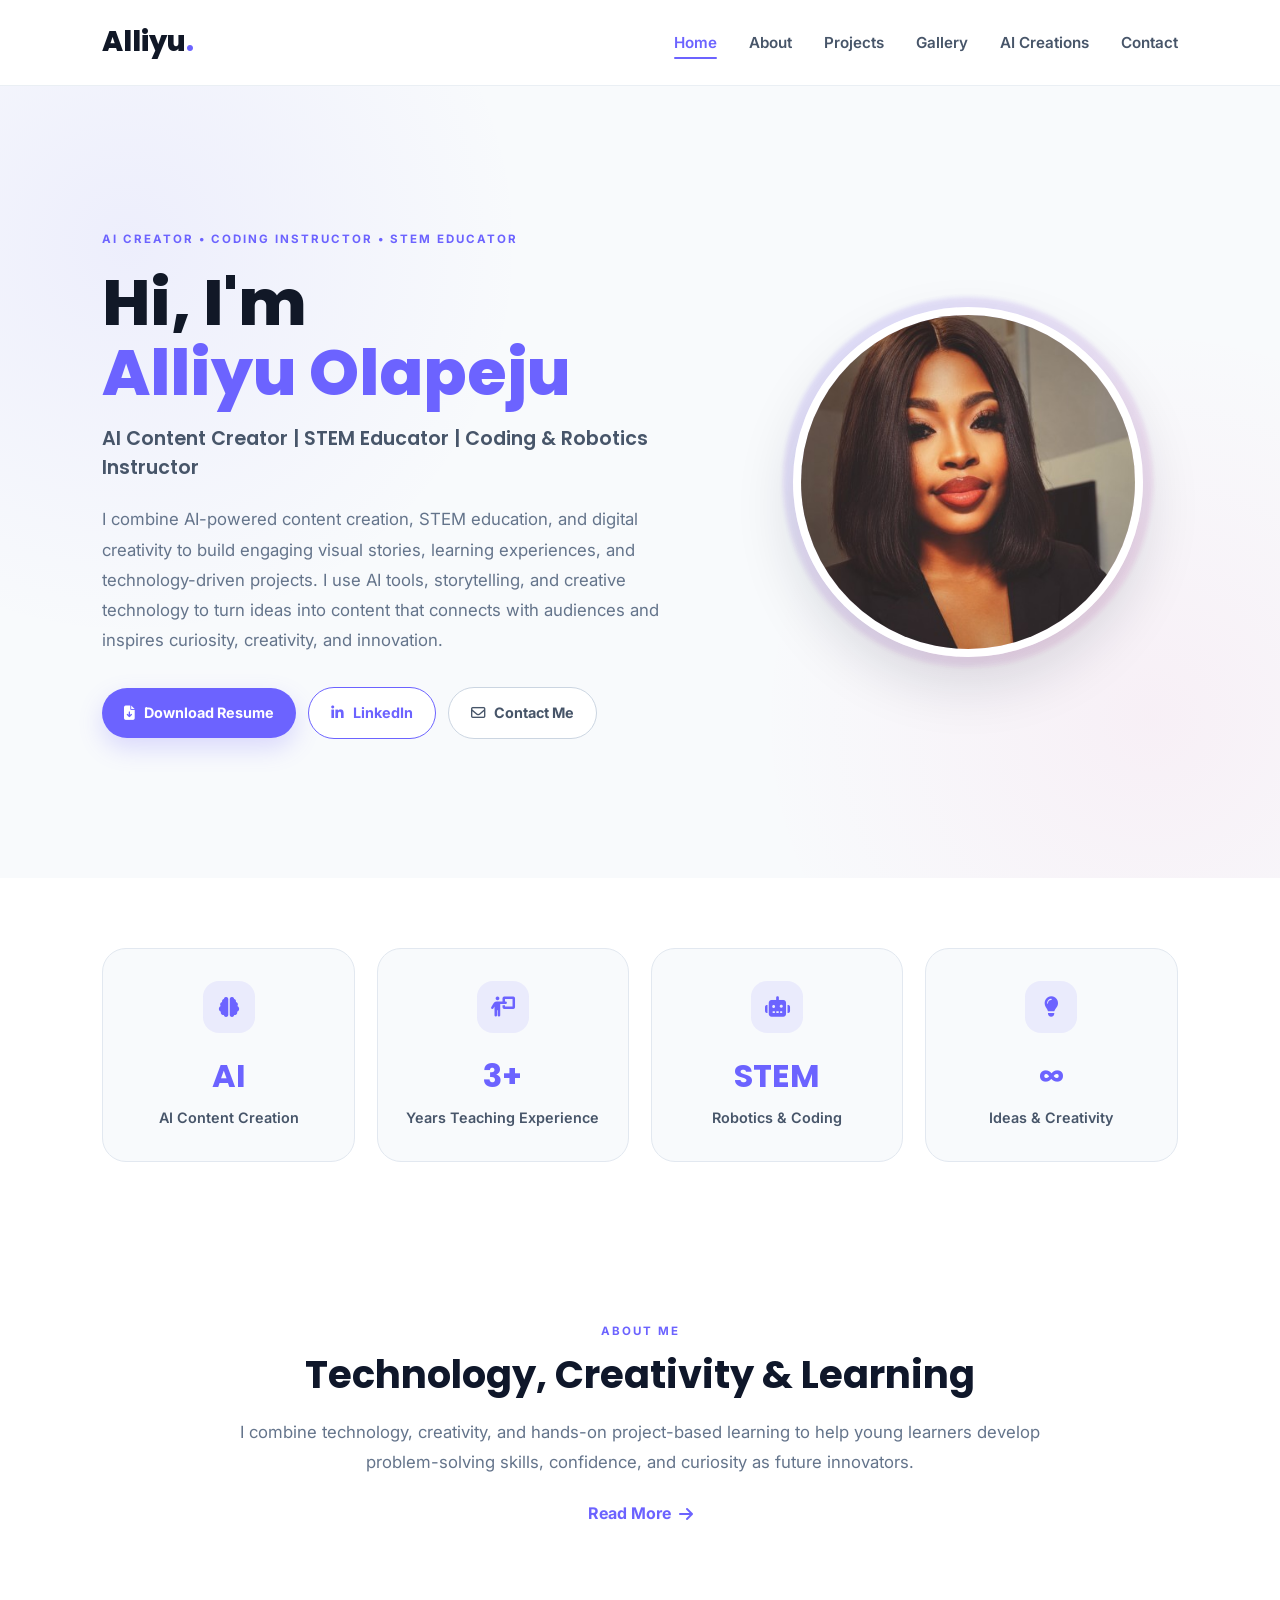
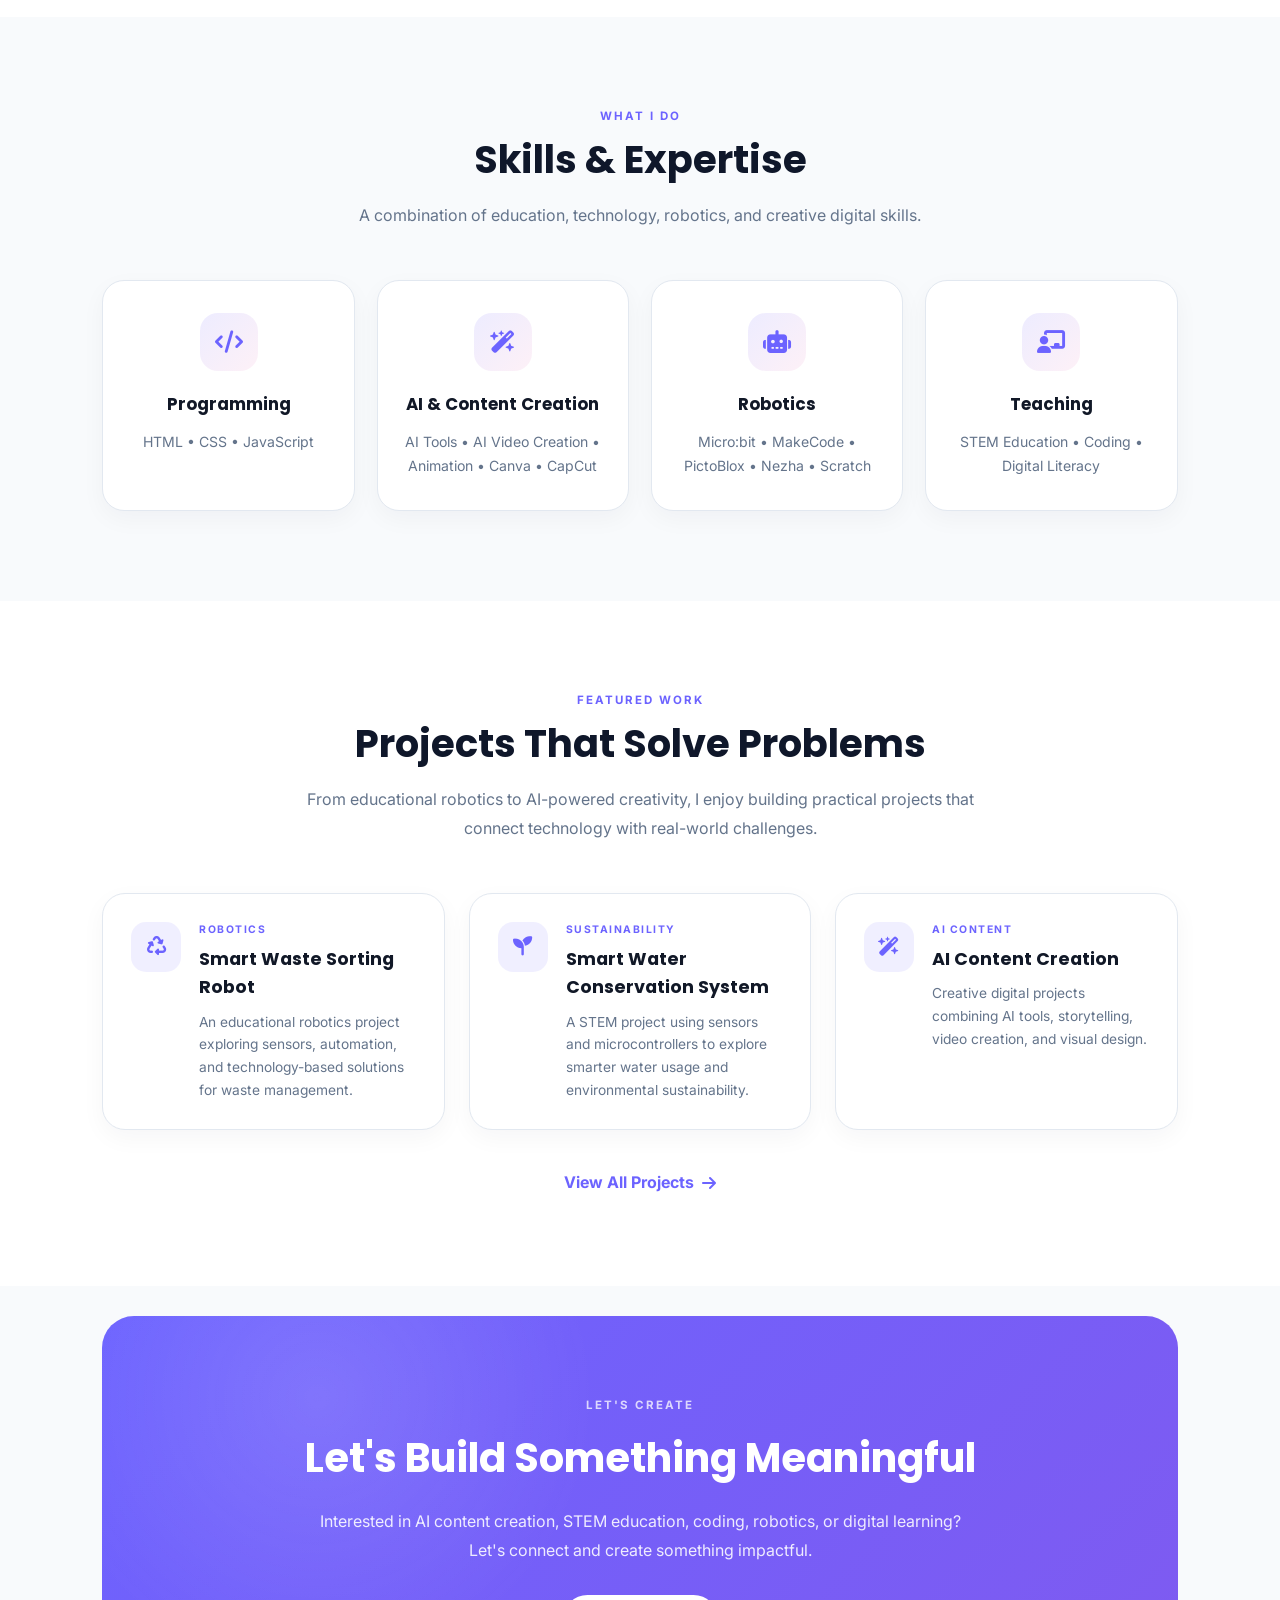
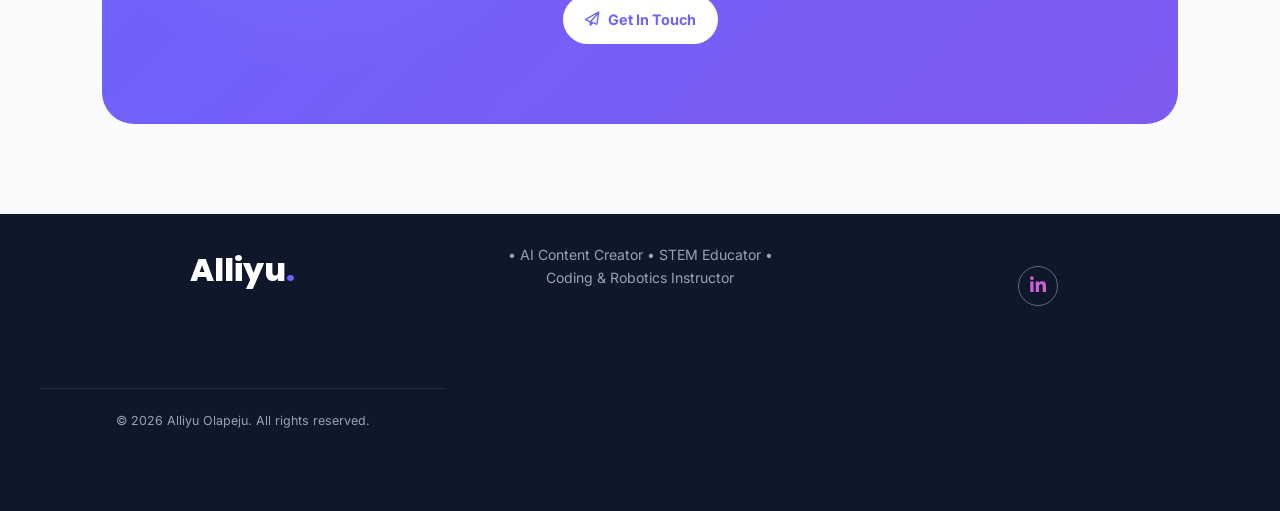
==== commit 179d22e7: "Update portfolio pages and footer" ====
--- a/index.html
+++ b/index.html
@@ -36,7 +36,7 @@
     <!-- CSS -->
     <link rel="stylesheet" href="style.css">
     <link rel="stylesheet" href="responsive.css">
-    <link rel="stylesheet" href="animations.css">
+    <link rel="stylesheet" href="animation.css">
 
 </head>
 
--- a/animation.css
+++ b/animation.css
@@ -0,0 +1,150 @@
+/* =========================
+   FADE IN ANIMATIONS
+========================= */
+
+@keyframes fadeIn {
+
+    from {
+        opacity: 0;
+        transform: translateY(30px);
+    }
+
+    to {
+        opacity: 1;
+        transform: translateY(0);
+    }
+
+}
+
+
+
+.hero-text {
+
+    animation: fadeIn 1s ease forwards;
+
+}
+
+
+
+.hero-image {
+
+    animation: fadeIn 1.2s ease forwards;
+
+}
+
+
+
+
+
+/* =========================
+   FLOATING PROFILE IMAGE
+========================= */
+
+
+@keyframes float {
+
+    0% {
+        transform: translateY(0);
+    }
+
+
+    50% {
+        transform: translateY(-15px);
+    }
+
+
+    100% {
+        transform: translateY(0);
+    }
+
+}
+
+
+.hero-image img {
+
+    animation: float 4s ease-in-out infinite;
+
+}
+
+
+
+
+
+
+/* =========================
+   CARD HOVER EFFECT
+========================= */
+
+
+.skill-card,
+.project-card,
+.certificate-card {
+
+    transition: all .3s ease;
+
+}
+
+
+.skill-card:hover,
+.project-card:hover,
+.certificate-card:hover {
+
+    transform: translateY(-10px);
+
+}
+
+
+
+
+
+
+
+/* =========================
+   BUTTON ANIMATION
+========================= */
+
+
+.btn {
+
+    position: relative;
+
+    overflow:hidden;
+
+}
+
+
+.btn:hover {
+
+    transform: translateY(-3px);
+
+}
+
+
+
+
+
+
+/* =========================
+   TEXT ANIMATION
+========================= */
+
+
+.hero-text h1 {
+
+    animation: fadeIn 1s ease;
+
+}
+
+
+.hero-text h2 {
+
+    animation: fadeIn 1.3s ease;
+
+}
+
+
+.hero-text p {
+
+    animation: fadeIn 1.5s ease;
+
+}
